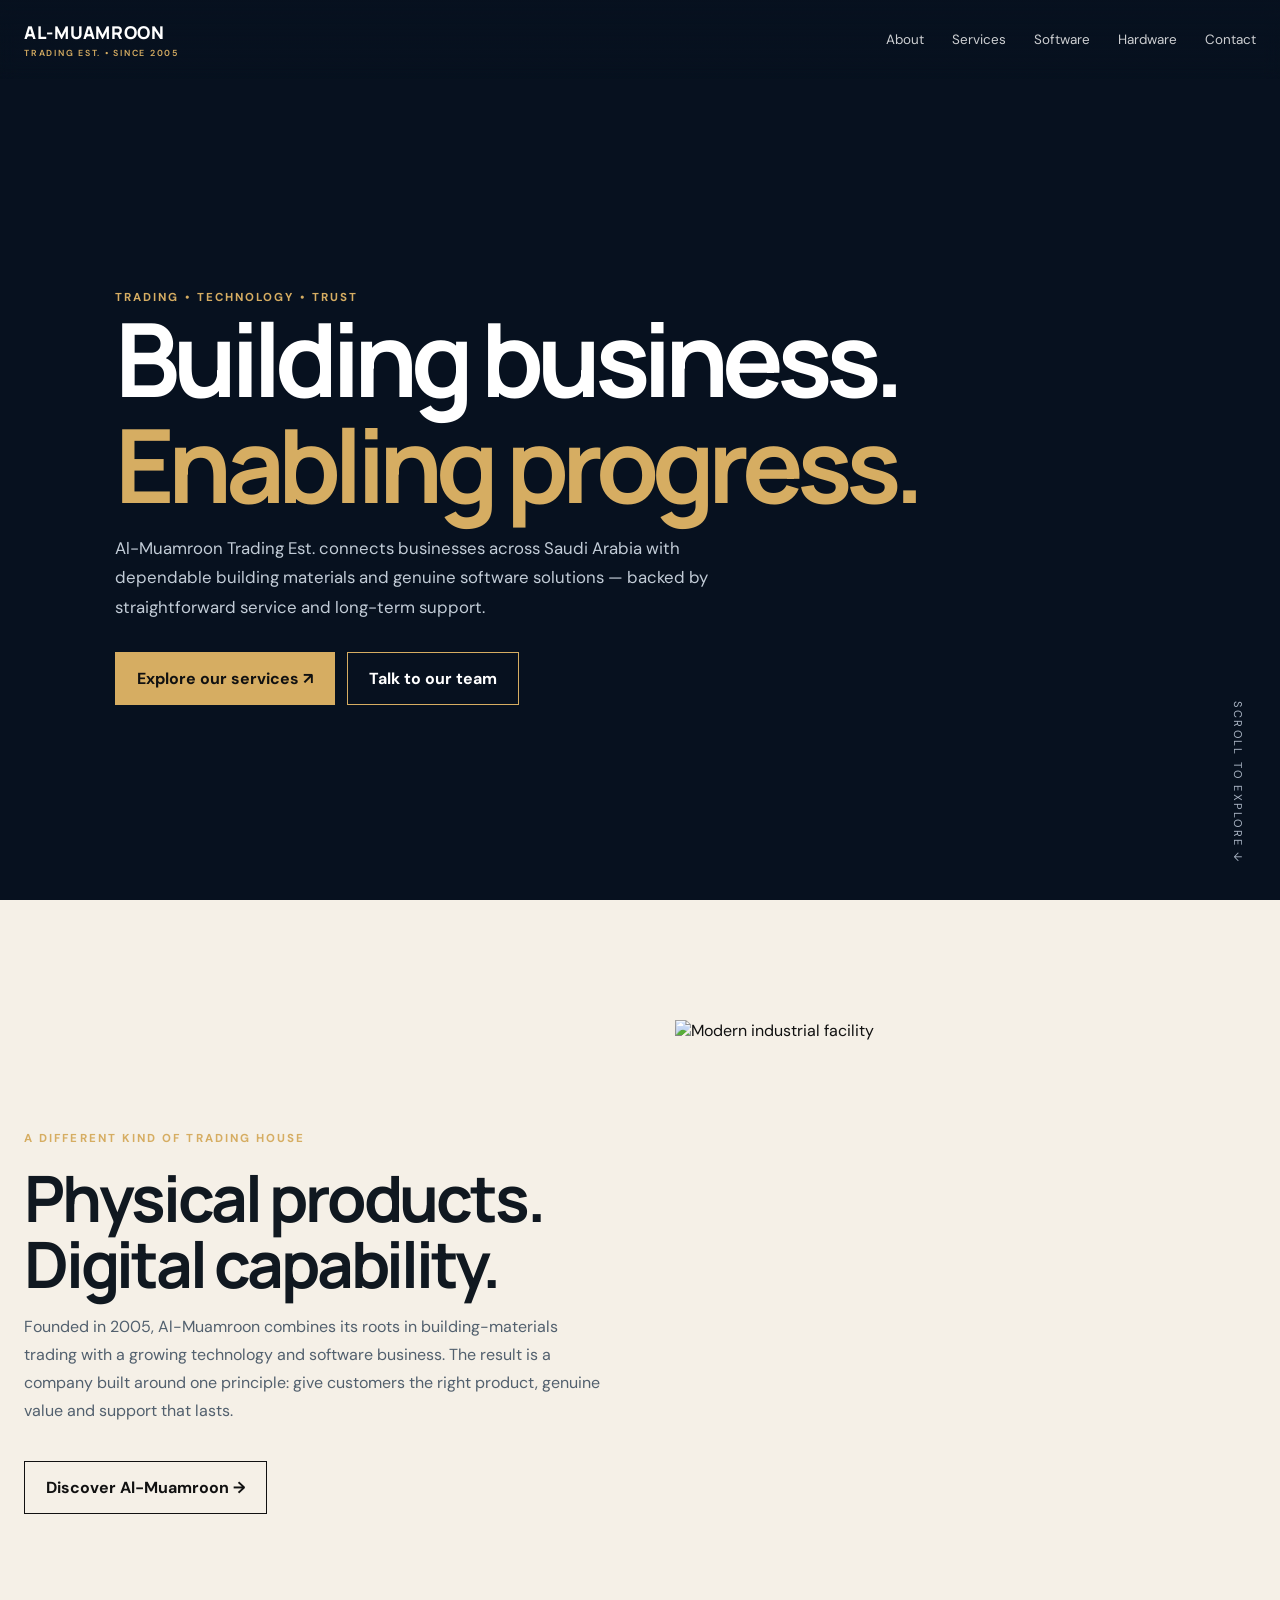
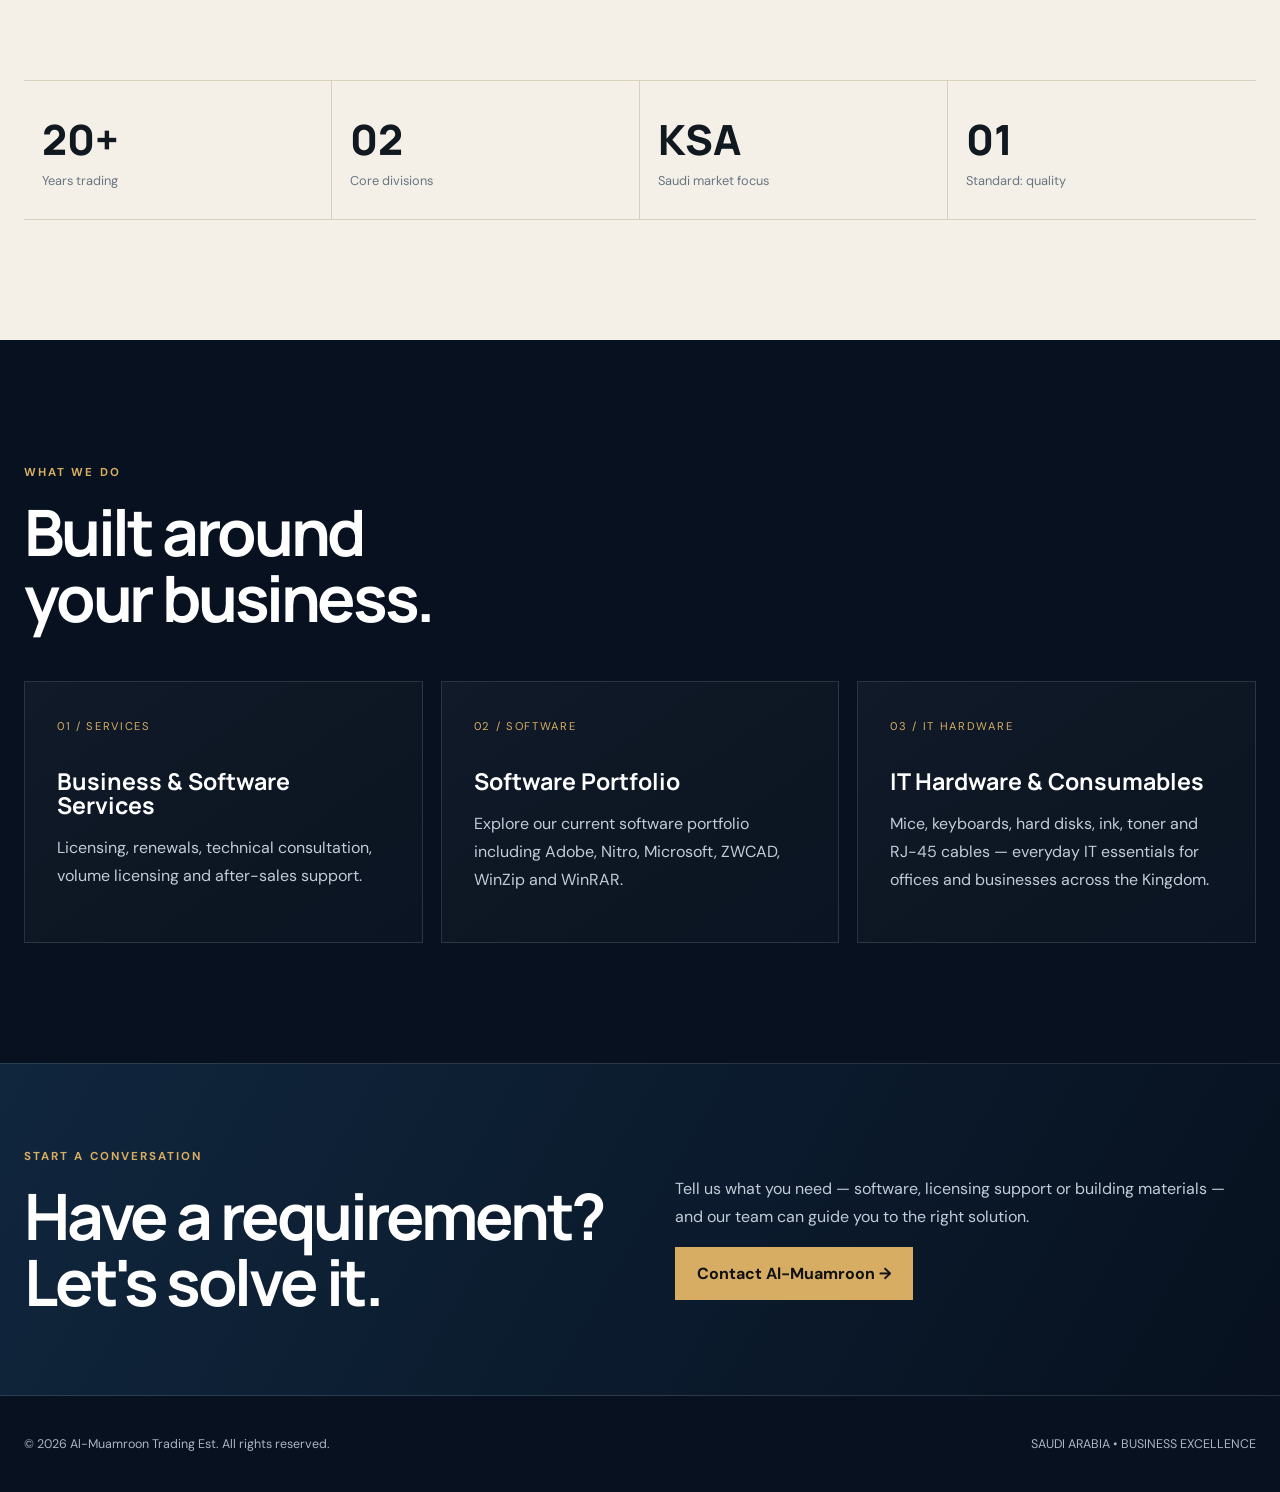
==== index.html @ ce8077c1 "Update index.html" ====
<!doctype html><html lang="en"><head><meta charset="utf-8"><meta name="viewport" content="width=device-width,initial-scale=1"><title>Home — Al-Muamroon</title><link rel="stylesheet" href="style.css"></head><body>
    <header class="nav"><div class="container navrow">
      <a class="logo" href="index.html">AL-MUAMROON<small>TRADING EST. • SINCE 2005</small></a>
      <nav class="links">
        <a href="about.html">About</a><a href="services.html">Services</a><a href="software.html">Software</a>
        <a href="materials.html">Hardware</a><a href="contact.html">Contact</a>
      </nav><button class="menu">MENU</button>
    </div></header>
<div class="intro"><div class="intro-inner">
  <svg class="intro-mark" viewBox="0 0 200 200" xmlns="http://www.w3.org/2000/svg" aria-label="Al-Muamroon Logo">
    <defs>
      <clipPath id="circle-clip"><circle cx="100" cy="100" r="94"/></clipPath>
    </defs>
    <circle cx="100" cy="100" r="96" fill="#ffffff" stroke="#2e7d3a" stroke-width="3"/>
    <g clip-path="url(#circle-clip)">
      <!-- crossed swords (simplified) -->
      <g fill="#2e7d3a">
        <path d="M40 150 L60 130 L70 140 L50 160 Z"/>
        <path d="M160 150 L140 130 L130 140 L150 160 Z"/>
        <path d="M48 138 L58 148 L150 56 L140 46 Z" opacity="0.9"/>
        <path d="M152 138 L142 148 L50 56 L60 46 Z" opacity="0.9"/>
      </g>
      <!-- M and T letters -->
      <text x="100" y="95" text-anchor="middle" font-family="Manrope, sans-serif" font-weight="800" font-size="42" fill="#c8102e">M</text>
      <text x="100" y="145" text-anchor="middle" font-family="Manrope, sans-serif" font-weight="800" font-size="38" fill="#c8102e">T</text>
      <!-- arc ring -->
      <circle cx="100" cy="100" r="94" fill="none" stroke="#2e7d3a" stroke-width="1.5" stroke-dasharray="2 4"/>
    </g>
  </svg>
  <div class="intro-logo">AL-MUAMROON</div>
  <div class="intro-line"></div>
  <small>TRADING ESTABLISHMENT • EST. 2005</small>
</div></div>
<main class="hero"><div class="container hero-content">
<span class="eyebrow reveal">Trading • Technology • Trust</span>
<h1 class="reveal d2">Building business.<br><span>Enabling progress.</span></h1>
<p class="hero-copy reveal d3">Al-Muamroon Trading Est. connects businesses across Saudi Arabia with dependable building materials and genuine software solutions — backed by straightforward service and long-term support.</p>
<div class="actions reveal d3"><a class="btn gold" href="services.html">Explore our services ↗</a><a class="btn" href="contact.html">Talk to our team</a></div>
</div><div class="scroll">SCROLL TO EXPLORE ↓</div></main>
<section class="section light"><div class="container">
<div class="grid2"><div><span class="eyebrow">A different kind of trading house</span><h2 style="margin-top:18px">Physical products.<br>Digital capability.</h2><p>Founded in 2005, Al-Muamroon combines its roots in building-materials trading with a growing technology and software business. The result is a company built around one principle: give customers the right product, genuine value and support that lasts.</p><a class="btn" style="color:#111;border-color:#111;margin-top:20px" href="about.html">Discover Al-Muamroon →</a></div><div class="photo"><img src="https://images.unsplash.com/photo-1565793298595-6a879b1d9492?auto=format&fit=crop&w=1200&q=85" alt="Modern industrial facility"></div></div>
<div class="stats"><div class="stat"><b>20+</b><span>Years trading</span></div><div class="stat"><b>02</b><span>Core divisions</span></div><div class="stat"><b>KSA</b><span>Saudi market focus</span></div><div class="stat"><b>01</b><span>Standard: quality</span></div></div>
</div></section>
<section class="section"><div class="container"><span class="eyebrow">What we do</span><h2 style="margin:18px 0 50px">Built around<br>your business.</h2>
<div class="grid3">
<a class="card" href="services.html"><span class="num">01 / SERVICES</span><h3>Business & Software Services</h3><p>Licensing, renewals, technical consultation, volume licensing and after-sales support.</p></a>
<a class="card" href="software.html"><span class="num">02 / SOFTWARE</span><h3>Software Portfolio</h3><p>Explore our current software portfolio including Adobe, Nitro, Microsoft, ZWCAD, WinZip and WinRAR.</p></a>
<a class="card" href="materials.html"><span class="num">03 / IT HARDWARE</span><h3>IT Hardware & Consumables</h3><p>Mice, keyboards, hard disks, ink, toner and RJ-45 cables — everyday IT essentials for offices and businesses across the Kingdom.</p></a>
</div></div></section>
<section class="cta"><div class="container grid2"><div><span class="eyebrow">Start a conversation</span><h2 style="margin-top:18px">Have a requirement?<br>Let's solve it.</h2></div><div><p>Tell us what you need — software, licensing support or building materials — and our team can guide you to the right solution.</p><a class="btn gold" href="contact.html">Contact Al-Muamroon →</a></div></div></section>
<footer><div class="container foot"><span>© 2026 Al-Muamroon Trading Est. All rights reserved.</span><span>SAUDI ARABIA • BUSINESS EXCELLENCE</span></div></footer><script src="script.js"></script></body></html>
---- style.css ----
@import url('https://fonts.googleapis.com/css2?family=DM+Sans:wght@400;500;600;700&family=Manrope:wght@400;500;600;700;800&display=swap');

:root{
  --navy:#07111f; --navy2:#0d1d30; --gold:#d6ad62; --gold2:#f0d39a;
  --cream:#f5f0e7; --white:#fff; --muted:#aab5c4; --line:rgba(255,255,255,.12);
  --max:1240px; --ease:cubic-bezier(.2,.75,.2,1);
}
*{box-sizing:border-box} html{scroll-behavior:smooth}
body{margin:0;background:var(--navy);color:var(--white);font-family:"DM Sans",sans-serif}
a{color:inherit;text-decoration:none}.container{width:min(var(--max),calc(100% - 48px));margin:auto}
h1,h2,h3{font-family:Manrope,sans-serif;line-height:1.03;margin:0}
h1{font-size:clamp(3.2rem,8vw,7.8rem);letter-spacing:-.065em}
h2{font-size:clamp(2.3rem,5vw,5rem);letter-spacing:-.05em}
p{line-height:1.75;color:#c2ccd7}.eyebrow{font-size:.72rem;letter-spacing:.18em;text-transform:uppercase;color:var(--gold);font-weight:700}
.btn{display:inline-flex;align-items:center;gap:10px;padding:15px 21px;border:1px solid var(--gold);font-weight:700;transition:.3s var(--ease)}
.btn.gold{background:var(--gold);color:#111;border-color:var(--gold)}.btn:hover{transform:translateY(-3px);box-shadow:0 14px 35px rgba(0,0,0,.25)}
.nav{position:fixed;z-index:50;top:0;left:0;right:0;padding:20px 0;background:linear-gradient(180deg,rgba(7,17,31,.96),rgba(7,17,31,.55),transparent);backdrop-filter:blur(8px)}
.navrow{display:flex;align-items:center;justify-content:space-between;gap:25px}
.logo{font-family:Manrope;font-weight:800;letter-spacing:.04em;font-size:1.1rem}.logo small{display:block;color:var(--gold);font:600 .55rem "DM Sans";letter-spacing:.2em;margin-top:3px}
.links{display:flex;gap:28px;font-size:.84rem}.links a{opacity:.8}.links a:hover{opacity:1;color:var(--gold)}
.menu{display:none;background:none;border:1px solid var(--line);color:#fff;padding:9px 12px}
.hero{min-height:100vh;position:relative;display:grid;align-items:end;overflow:hidden}
.hero:before{content:"";position:absolute;inset:0;background:linear-gradient(90deg,rgba(7,17,31,.95) 0%,rgba(7,17,31,.55) 52%,rgba(7,17,31,.22)),url("https://images.unsplash.com/photo-1503387762-592deb58ef4e?auto=format&fit=crop&w=2200&q=85") center/cover}
.hero:after{content:"";position:absolute;inset:auto 0 0;height:35%;background:linear-gradient(transparent,var(--navy))}
.hero-content{position:relative;z-index:2;padding:180px 0 90px;max-width:1050px}
.hero h1 span{color:var(--gold)}.hero-copy{max-width:650px;font-size:1.05rem}
.actions{display:flex;gap:12px;flex-wrap:wrap;margin-top:30px}
.scroll{position:absolute;z-index:3;right:35px;bottom:35px;writing-mode:vertical-rl;color:var(--muted);font-size:.7rem;letter-spacing:.2em}
.reveal{animation:up .9s var(--ease) both}.d2{animation-delay:.12s}.d3{animation-delay:.24s}
@keyframes up{from{opacity:0;transform:translateY(35px)}to{opacity:1;transform:none}}
.section{padding:120px 0}.light{background:var(--cream);color:#111}.light p{color:#52606e}.light h2{color:#101820}
.grid2{display:grid;grid-template-columns:1fr 1fr;gap:70px;align-items:center}
.grid3{display:grid;grid-template-columns:repeat(3,1fr);gap:18px}
.card{border:1px solid rgba(255,255,255,.12);padding:32px;min-height:250px;background:linear-gradient(145deg,rgba(255,255,255,.04),rgba(255,255,255,.01));transition:.35s var(--ease)}
.card:hover{transform:translateY(-8px);border-color:rgba(214,173,98,.55)}
.card .num{font-size:.7rem;color:var(--gold);letter-spacing:.15em}.card h3{font-size:1.45rem;margin:35px 0 12px}
.photo{height:600px;overflow:hidden}.photo img{width:100%;height:100%;object-fit:cover;transition:transform 1s var(--ease)}.photo:hover img{transform:scale(1.04)}
.stats{display:grid;grid-template-columns:repeat(4,1fr);border-top:1px solid #d9cfbe;border-bottom:1px solid #d9cfbe;margin-top:60px}
.stat{padding:30px 18px;border-right:1px solid #d9cfbe}.stat:last-child{border:0}.stat b{font:800 2.6rem Manrope;color:#101820}.stat span{display:block;margin-top:5px;color:#687582;font-size:.8rem}
.service{padding:26px 0;border-bottom:1px solid var(--line);display:grid;grid-template-columns:90px 1fr 1.2fr;gap:25px;align-items:start}.service:first-child{border-top:1px solid var(--line)}.service code{color:var(--gold)}.service h3{font-size:1.25rem}
.portfolio{display:grid;grid-template-columns:repeat(5,1fr);gap:12px;margin-top:45px}.brand{padding:25px 15px;border:1px solid rgba(0,0,0,.13);background:#fff;text-align:center;color:#111;font:700 1rem Manrope;min-height:90px;display:grid;place-items:center}
.cta{background:linear-gradient(120deg,#10263d,#07111f);padding:80px 0;border-top:1px solid var(--line);border-bottom:1px solid var(--line)}
footer{padding:40px 0;color:var(--muted);font-size:.78rem}.foot{display:flex;justify-content:space-between;gap:20px;flex-wrap:wrap}
.pagehero{padding:180px 0 90px;background:radial-gradient(circle at 80% 20%,#183552 0,#07111f 45%);border-bottom:1px solid var(--line)}
.contact{display:grid;grid-template-columns:.9fr 1.1fr;gap:60px}.form{display:grid;gap:16px}.form input,.form textarea{width:100%;padding:15px;background:#fff;border:1px solid #d7dce1;font:inherit}.form textarea{min-height:160px}
.intro{position:fixed;inset:0;background:#050c15;z-index:100;display:grid;place-items:center;animation:introOut 1s 2.4s forwards}.intro-inner{text-align:center}.intro-logo{font:800 clamp(3rem,10vw,9rem) Manrope;letter-spacing:-.08em}.intro-line{width:0;height:1px;background:var(--gold);margin:20px auto;animation:line 1.2s .4s forwards}.intro small{color:var(--gold);letter-spacing:.3em;font-size:.65rem}@keyframes line{to{width:180px}}@keyframes introOut{to{opacity:0;visibility:hidden;pointer-events:none}}
@media(max-width:900px){.links{display:none}.menu{display:block}.grid2,.contact{grid-template-columns:1fr}.grid3{grid-template-columns:1fr 1fr}.photo{height:430px}.stats{grid-template-columns:1fr 1fr}.portfolio{grid-template-columns:repeat(2,1fr)}.service{grid-template-columns:70px 1fr}}
@media(max-width:600px){.container{width:min(100% - 32px,var(--max))}.section{padding:80px 0}.grid3{grid-template-columns:1fr}.hero-content{padding-top:160px}.scroll{display:none}.stats{grid-template-columns:1fr 1fr}.stat:nth-child(2){border-right:0}.stat:nth-child(-n+2){border-bottom:1px solid #d9cfbe}}
/* ============================================================
   IT Materials Grid (materials.html)
   ============================================================ */
.it-materials-grid {
  display: grid;
  grid-template-columns: repeat(auto-fit, minmax(260px, 1fr));
  gap: 24px;
  margin-top: 48px;
}

.it-card {
  position: relative;
  display: block;
  height: 340px;
  border-radius: 14px;
  overflow: hidden;
  text-decoration: none;
  color: #fff;
  box-shadow: 0 6px 20px rgba(0,0,0,0.15);
  transition: transform 0.4s ease, box-shadow 0.4s ease;
}

.it-card:hover {
  transform: translateY(-6px);
  box-shadow: 0 18px 40px rgba(0,0,0,0.35);
}

.it-card-bg {
  position: absolute;
  inset: 0;
  background-size: cover;
  background-position: center;
  transition: transform 0.7s ease;
}

.it-card:hover .it-card-bg {
  transform: scale(1.08);
}

.it-card-overlay {
  position: absolute;
  inset: 0;
  background: linear-gradient(to top, rgba(0,0,0,0.85) 0%, rgba(0,0,0,0.35) 55%, rgba(0,0,0,0.05) 100%);
  z-index: 1;
}

.it-card-content {
  position: relative;
  z-index: 2;
  height: 100%;
  display: flex;
  flex-direction: column;
  justify-content: flex-end;
  padding: 24px;
}

.it-card-num {
  font-size: 12px;
  letter-spacing: 2px;
  color: #d4b483;
  font-weight: 600;
  margin-bottom: 8px;
}

.it-card-content h3 {
  margin: 0 0 6px;
  font-size: 1.5rem;
  font-weight: 700;
  color: #fff;
}

.it-card-content p {
  margin: 0;
  font-size: 0.9rem;
  line-height: 1.5;
  color: rgba(255,255,255,0.85);
}

@media (max-width: 640px) {
  .it-card { height: 280px; }
  .it-card-content h3 { font-size: 1.25rem; }
}
/* Deepseek code od iv */
body.about-page {
    background: linear-gradient(135deg, #0a192f 0%, #112240 100%);
    position: relative;
}
/* Optional: Add a subtle circuit board pattern overlay */
body.about-page::before {
    content: '';
    position: fixed;
    top: 0; left: 0; right: 0; bottom: 0;
    background-image: url('https://images.unsplash.com/photo-1518770660439-4636190af475?w=1600&q=80');
    background-size: cover;
    opacity: 0.05;
    pointer-events: none;
    z-index: -1;
}
/*Deep seek for software icon*/
/* ============================================================
   Software Portfolio (software.html)
   ============================================================ */
.software-section {
  padding: 80px 0 100px;
}

.software-section h1 {
  text-align: center;
  margin-bottom: 3rem;
  font-size: 2.5rem;
}

.software-grid {
  display: grid;
  grid-template-columns: repeat(auto-fit, minmax(280px, 1fr));
  gap: 2rem;
  padding: 0 2rem;
  max-width: 1200px;
  margin: 0 auto;
}

.software-card {
  background: rgba(255, 255, 255, 0.06);
  border: 1px solid rgba(214, 173, 98, 0.25);
  border-radius: 16px;
  padding: 2rem;
  text-align: center;
  transition: transform 0.3s ease, box-shadow 0.3s ease, background 0.3s ease;
  backdrop-filter: blur(10px);
}

.software-card:hover {
  transform: translateY(-8px);
  box-shadow: 0 15px 35px rgba(0,0,0,0.3);
  background: rgba(255, 255, 255, 0.1);
  border-color: rgba(255, 255, 255, 0.3);
}

.software-logo {
  background: #fff;
  border-radius: 12px;
  padding: 1rem;
  display: inline-block;
  margin-bottom: 1rem;
  min-width: 100px;
}

.software-logo img {
  height: 50px;
  width: auto;
  display: block;
  margin: 0 auto;
  object-fit: contain;
}

.software-card h3 {
  font-size: 1.5rem;
  margin: 0.5rem 0 0.75rem;
  color: #fff;
}

.software-card p {
  color: #ccc;
  line-height: 1.6;
  font-size: 0.95rem;
  margin: 0;
}

@media (max-width: 640px) {
  .software-section h1 { font-size: 1.9rem; }
  .software-grid { padding: 0 1rem; gap: 1.5rem; }
  .software-card { padding: 1.5rem; }
}

/* ============================================================
   Services — Mobile layout fix
   ============================================================ */
@media (max-width: 900px) {
  .service {
    display: block;
    padding: 28px 0;
    border-bottom: 1px solid var(--line);
  }
  .service code {
    display: block;
    color: var(--gold);
    font-size: 0.75rem;
    letter-spacing: 0.15em;
    margin-bottom: 6px;
  }
  .service h3 {
    display: block;
    font-size: 1.4rem;
    margin: 0 0 12px 0;
    line-height: 1.2;
  }
  .service p {
    display: block;
    margin: 0;
    line-height: 1.75;
    font-size: 0.98rem;
    max-width: 100%;
    word-break: normal;
    overflow-wrap: normal;
    hyphens: none;
  }
}
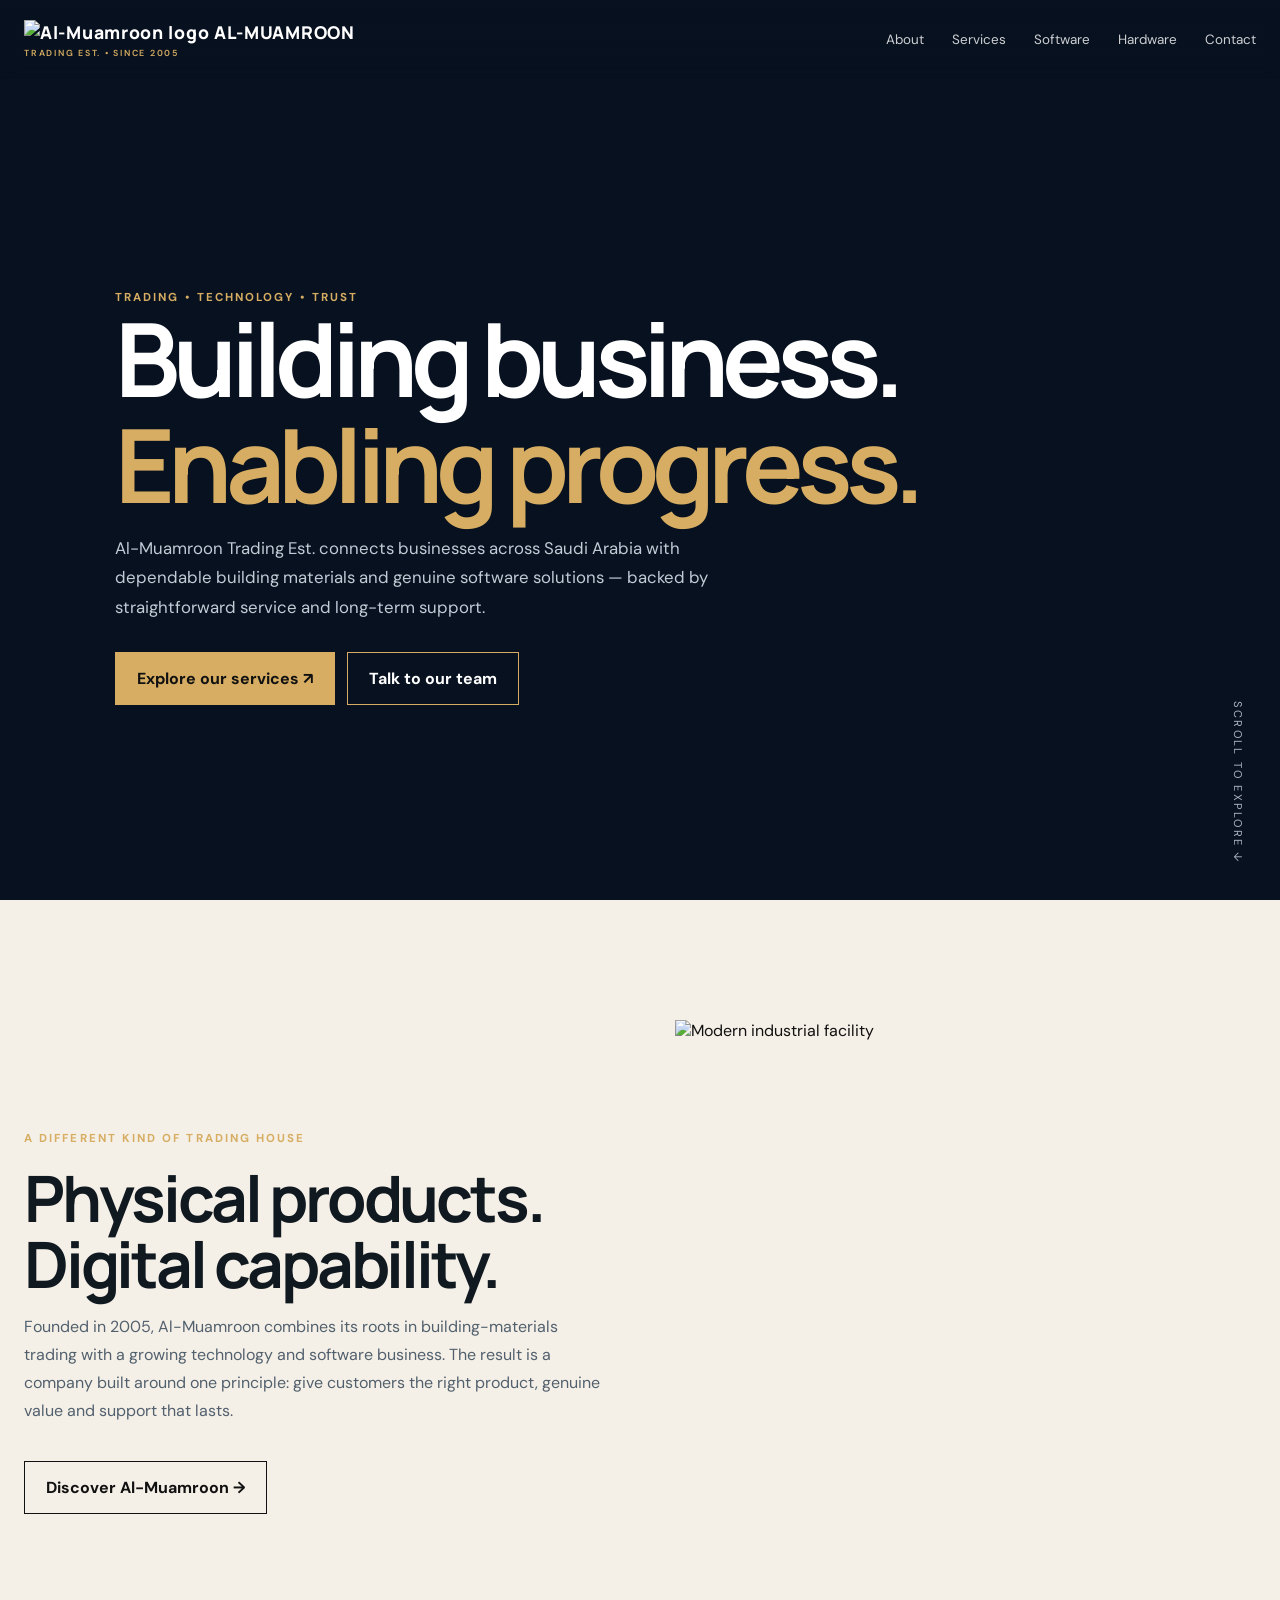
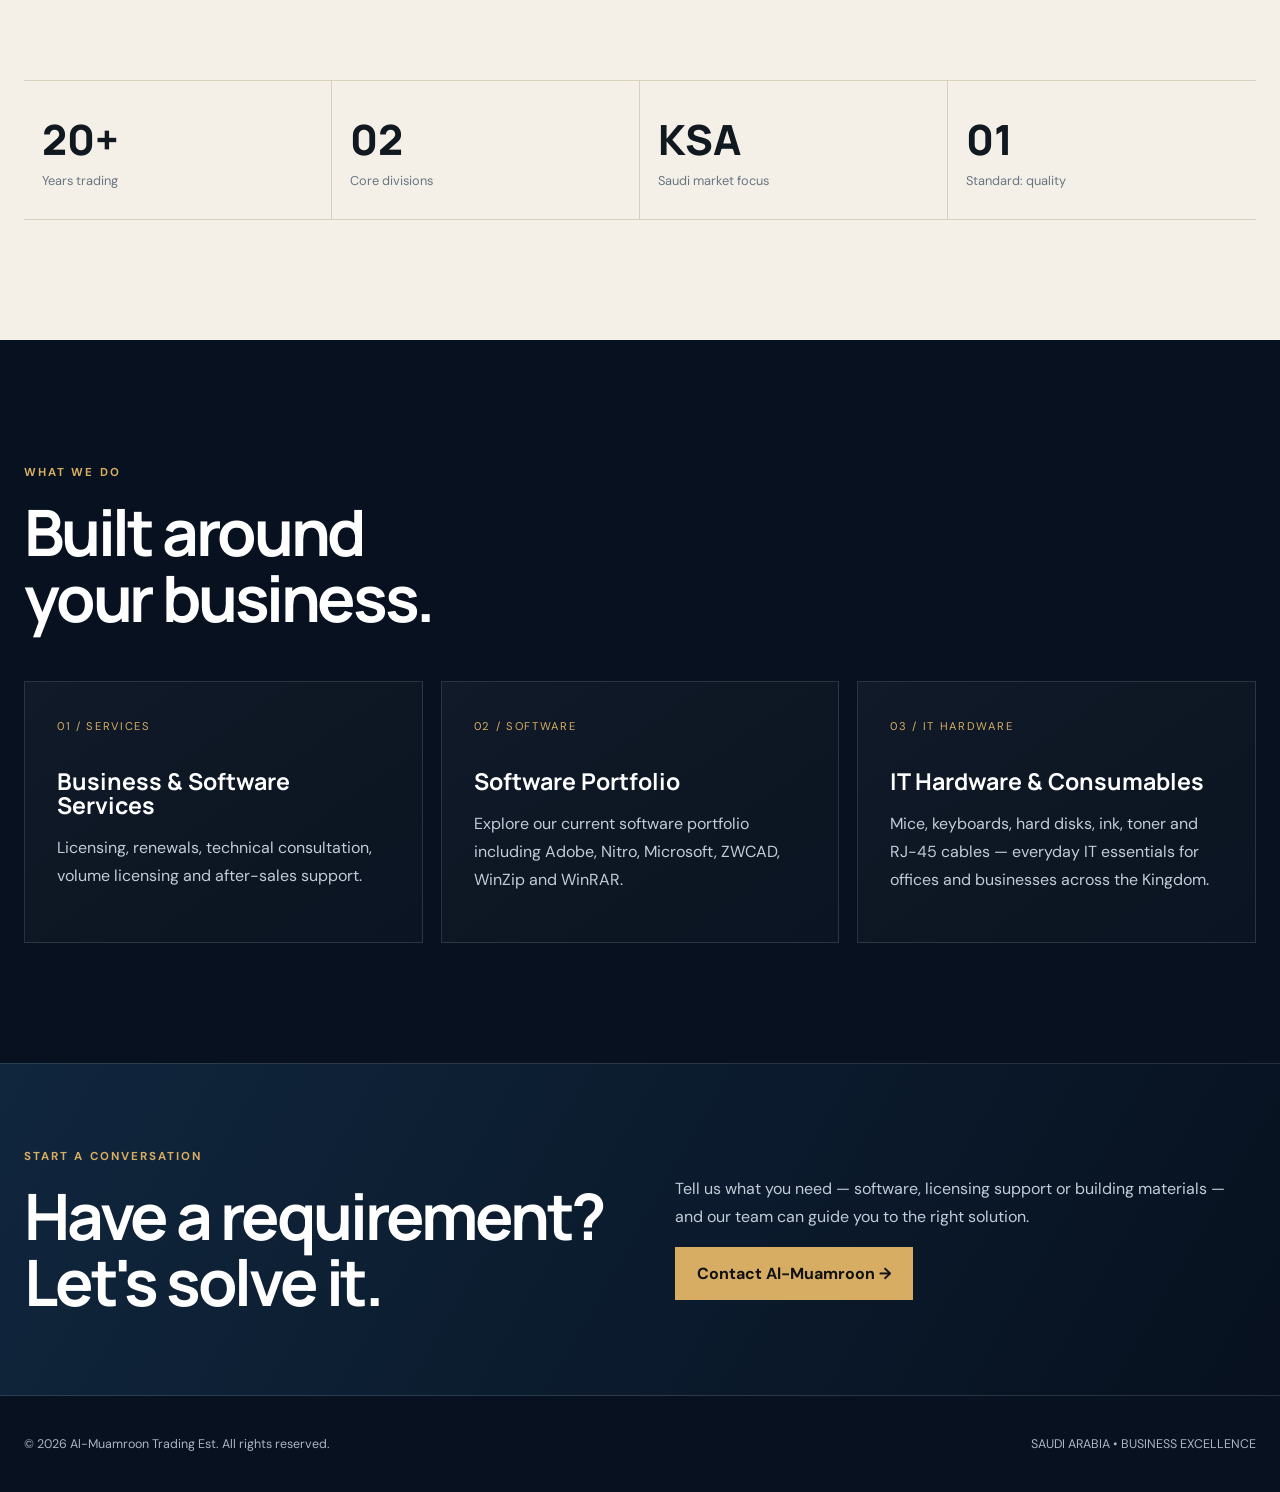
==== commit 64eebf10: "Update index.html" ====
--- a/index.html
+++ b/index.html
@@ -1,32 +1,16 @@
 <!doctype html><html lang="en"><head><meta charset="utf-8"><meta name="viewport" content="width=device-width,initial-scale=1"><title>Home — Al-Muamroon</title><link rel="stylesheet" href="style.css"></head><body>
     <header class="nav"><div class="container navrow">
-      <a class="logo" href="index.html">AL-MUAMROON<small>TRADING EST. • SINCE 2005</small></a>
+      <a class="logo" href="index.html">
+  <img src="assets/logo.png" alt="Al-Muamroon logo" class="logo-img">
+  AL-MUAMROON<small>TRADING EST. • SINCE 2005</small>
+</a>
       <nav class="links">
         <a href="about.html">About</a><a href="services.html">Services</a><a href="software.html">Software</a>
         <a href="materials.html">Hardware</a><a href="contact.html">Contact</a>
       </nav><button class="menu">MENU</button>
     </div></header>
 <div class="intro"><div class="intro-inner">
-  <svg class="intro-mark" viewBox="0 0 200 200" xmlns="http://www.w3.org/2000/svg" aria-label="Al-Muamroon Logo">
-    <defs>
-      <clipPath id="circle-clip"><circle cx="100" cy="100" r="94"/></clipPath>
-    </defs>
-    <circle cx="100" cy="100" r="96" fill="#ffffff" stroke="#2e7d3a" stroke-width="3"/>
-    <g clip-path="url(#circle-clip)">
-      <!-- crossed swords (simplified) -->
-      <g fill="#2e7d3a">
-        <path d="M40 150 L60 130 L70 140 L50 160 Z"/>
-        <path d="M160 150 L140 130 L130 140 L150 160 Z"/>
-        <path d="M48 138 L58 148 L150 56 L140 46 Z" opacity="0.9"/>
-        <path d="M152 138 L142 148 L50 56 L60 46 Z" opacity="0.9"/>
-      </g>
-      <!-- M and T letters -->
-      <text x="100" y="95" text-anchor="middle" font-family="Manrope, sans-serif" font-weight="800" font-size="42" fill="#c8102e">M</text>
-      <text x="100" y="145" text-anchor="middle" font-family="Manrope, sans-serif" font-weight="800" font-size="38" fill="#c8102e">T</text>
-      <!-- arc ring -->
-      <circle cx="100" cy="100" r="94" fill="none" stroke="#2e7d3a" stroke-width="1.5" stroke-dasharray="2 4"/>
-    </g>
-  </svg>
+<img class="intro-mark" src="assets/logo.png" alt="Al-Muamroon Logo">
   <div class="intro-logo">AL-MUAMROON</div>
   <div class="intro-line"></div>
   <small>TRADING ESTABLISHMENT • EST. 2005</small>
--- a/style.css
+++ b/style.css
@@ -255,3 +255,28 @@
   }
 }
 
+/* ============================================================
+   Intro logo (inline SVG)
+   ============================================================ */
+.intro-inner {
+  display: flex;
+  flex-direction: column;
+  align-items: center;
+  gap: 22px;
+}
+
+.intro-mark {
+  width: 110px;
+  height: 110px;
+  animation: introMarkIn 1.2s 0.3s cubic-bezier(.2,.75,.2,1) both;
+  filter: drop-shadow(0 0 20px rgba(46, 125, 58, 0.25));
+}
+
+@media (max-width: 640px) {
+  .intro-mark { width: 80px; height: 80px; }
+}
+
+@keyframes introMarkIn {
+  from { opacity: 0; transform: scale(0.85); }
+  to   { opacity: 1; transform: scale(1); }
+}
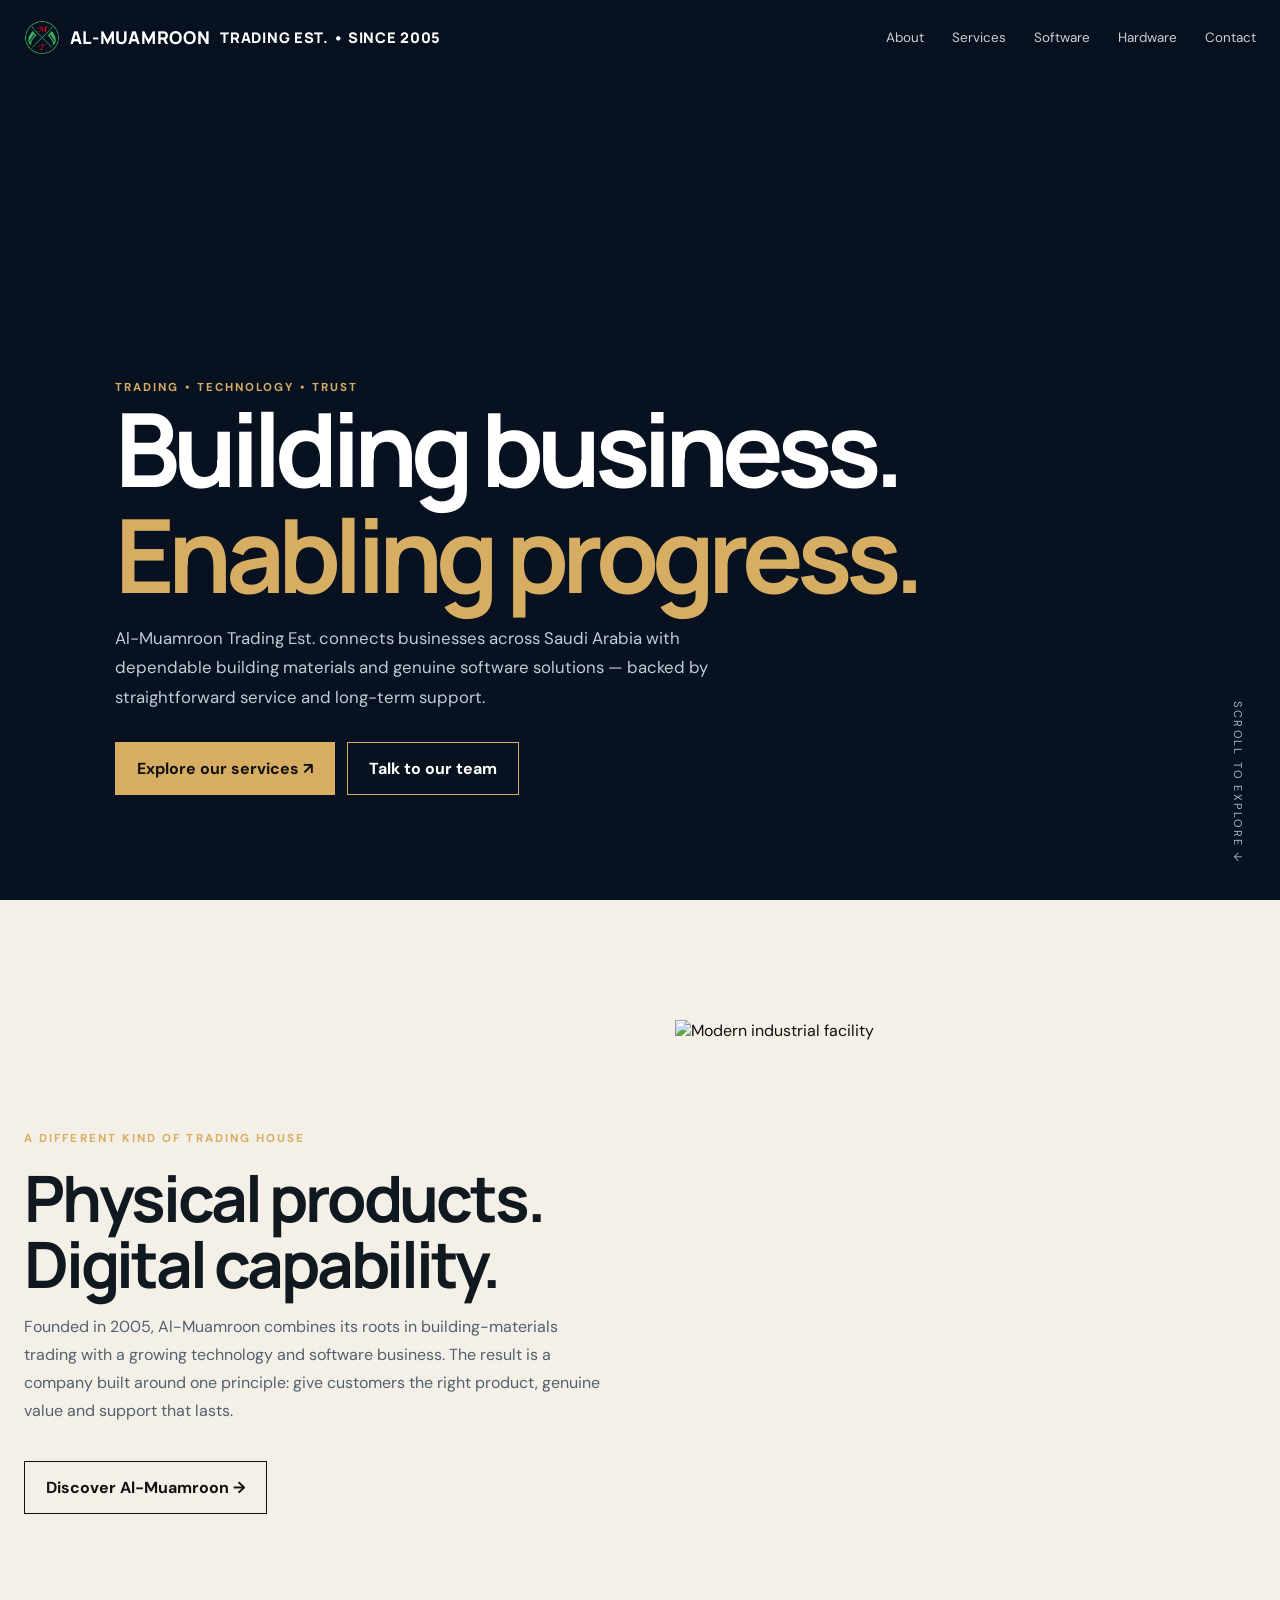
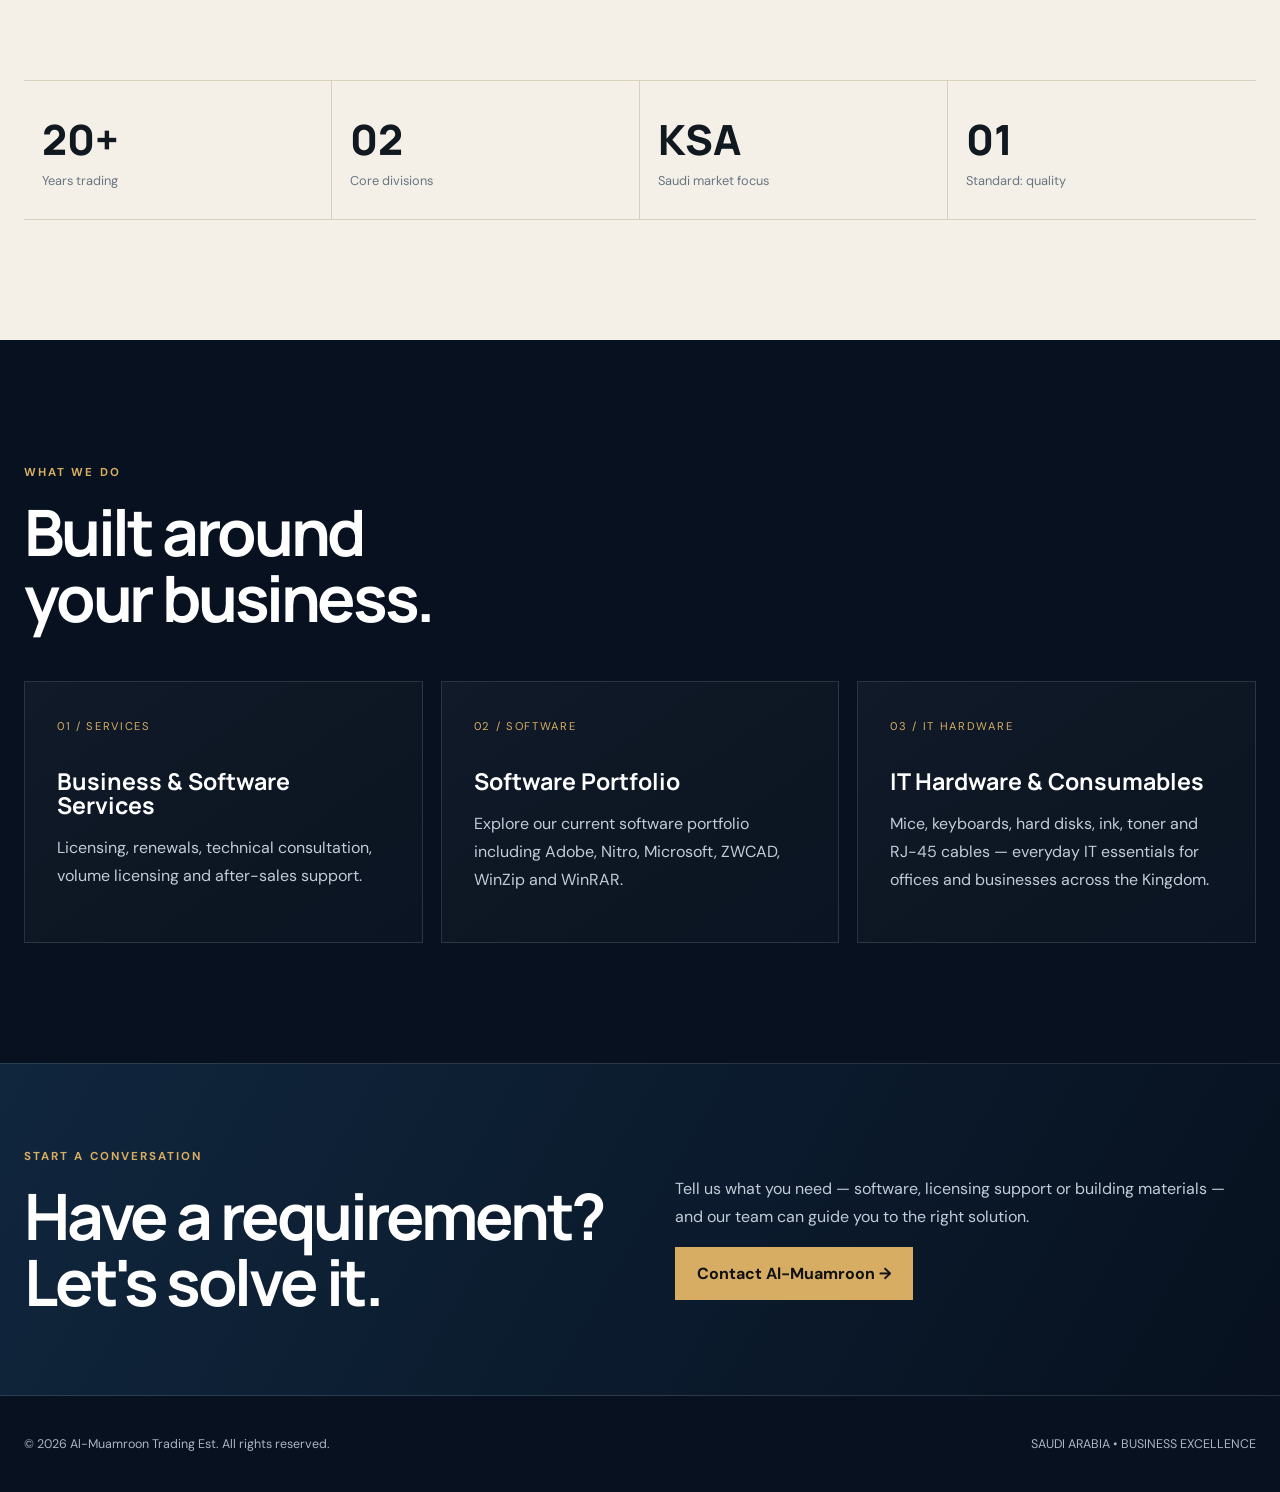
==== commit fa9f296c: "Update index.html" ====
--- a/index.html
+++ b/index.html
@@ -15,7 +15,11 @@
   <div class="intro-line"></div>
   <small>TRADING ESTABLISHMENT • EST. 2005</small>
 </div></div>
-<main class="hero"><div class="container hero-content">
+<main class="hero">
+<video class="hero-video" autoplay muted loop playsinline preload="auto">
+  <source src="assets/hero.mp4" type="video/mp4">
+</video>
+<div class="container hero-content">
 <span class="eyebrow reveal">Trading • Technology • Trust</span>
 <h1 class="reveal d2">Building business.<br><span>Enabling progress.</span></h1>
 <p class="hero-copy reveal d3">Al-Muamroon Trading Est. connects businesses across Saudi Arabia with dependable building materials and genuine software solutions — backed by straightforward service and long-term support.</p>
--- a/style.css
+++ b/style.css
@@ -17,11 +17,36 @@
 .btn.gold{background:var(--gold);color:#111;border-color:var(--gold)}.btn:hover{transform:translateY(-3px);box-shadow:0 14px 35px rgba(0,0,0,.25)}
 .nav{position:fixed;z-index:50;top:0;left:0;right:0;padding:20px 0;background:linear-gradient(180deg,rgba(7,17,31,.96),rgba(7,17,31,.55),transparent);backdrop-filter:blur(8px)}
 .navrow{display:flex;align-items:center;justify-content:space-between;gap:25px}
-.logo{font-family:Manrope;font-weight:800;letter-spacing:.04em;font-size:1.1rem}.logo small{display:block;color:var(--gold);font:600 .55rem "DM Sans";letter-spacing:.2em;margin-top:3px}
+.logo{font-family:Manrope;font-weight:800;letter-spacing:.04em;font-size:1.1rem;display:flex;align-items:center;gap:10px}
+.logo-img{height:34px;width:auto}
 .links{display:flex;gap:28px;font-size:.84rem}.links a{opacity:.8}.links a:hover{opacity:1;color:var(--gold)}
 .menu{display:none;background:none;border:1px solid var(--line);color:#fff;padding:9px 12px}
 .hero{min-height:100vh;position:relative;display:grid;align-items:end;overflow:hidden}
-.hero:before{content:"";position:absolute;inset:0;background:linear-gradient(90deg,rgba(7,17,31,.95) 0%,rgba(7,17,31,.55) 52%,rgba(7,17,31,.22)),url("https://images.unsplash.com/photo-1503387762-592deb58ef4e?auto=format&fit=crop&w=2200&q=85") center/cover}
+.hero:before{
+  content:"";
+  position:absolute;
+  inset:0;
+  background:
+    linear-gradient(90deg,rgba(7,17,31,.95) 0%,rgba(7,17,31,.55) 52%,rgba(7,17,31,.22)),
+    url("https://images.unsplash.com/photo-1503387762-592deb58ef4e?auto=format&fit=crop&w=2200&q=85") center/cover;
+  animation: heroFade 32s linear infinite;
+  background-size: cover;
+}
+
+@keyframes heroFade {
+  0%, 25%   { background-image:
+    linear-gradient(90deg,rgba(7,17,31,.95) 0%,rgba(7,17,31,.55) 52%,rgba(7,17,31,.22)),
+    url("https://images.unsplash.com/photo-1503387762-592deb58ef4e?auto=format&fit=crop&w=2200&q=85"); }
+  25.01%, 50%   { background-image:
+    linear-gradient(90deg,rgba(7,17,31,.95) 0%,rgba(7,17,31,.55) 52%,rgba(7,17,31,.22)),
+    url("https://images.unsplash.com/photo-1518770660439-4636190af475?auto=format&fit=crop&w=2200&q=85"); }
+  50.01%, 75%   { background-image:
+    linear-gradient(90deg,rgba(7,17,31,.95) 0%,rgba(7,17,31,.55) 52%,rgba(7,17,31,.22)),
+    url("https://images.unsplash.com/photo-1451187580459-43490279c0fa?auto=format&fit=crop&w=2200&q=85"); }
+  75.01%, 100%   { background-image:
+    linear-gradient(90deg,rgba(7,17,31,.95) 0%,rgba(7,17,31,.55) 52%,rgba(7,17,31,.22)),
+    url("https://images.unsplash.com/photo-1550751827-4bd374c3f58b?auto=format&fit=crop&w=2200&q=85"); }
+}
 .hero:after{content:"";position:absolute;inset:auto 0 0;height:35%;background:linear-gradient(transparent,var(--navy))}
 .hero-content{position:relative;z-index:2;padding:180px 0 90px;max-width:1050px}
 .hero h1 span{color:var(--gold)}.hero-copy{max-width:650px;font-size:1.05rem}
@@ -273,7 +298,7 @@
 }
 
 @media (max-width: 640px) {
-  .intro-mark { width: 80px; height: 80px; }
+  .intro-mark { width: 300px; height: 300px; }
 }
 
 @keyframes introMarkIn {
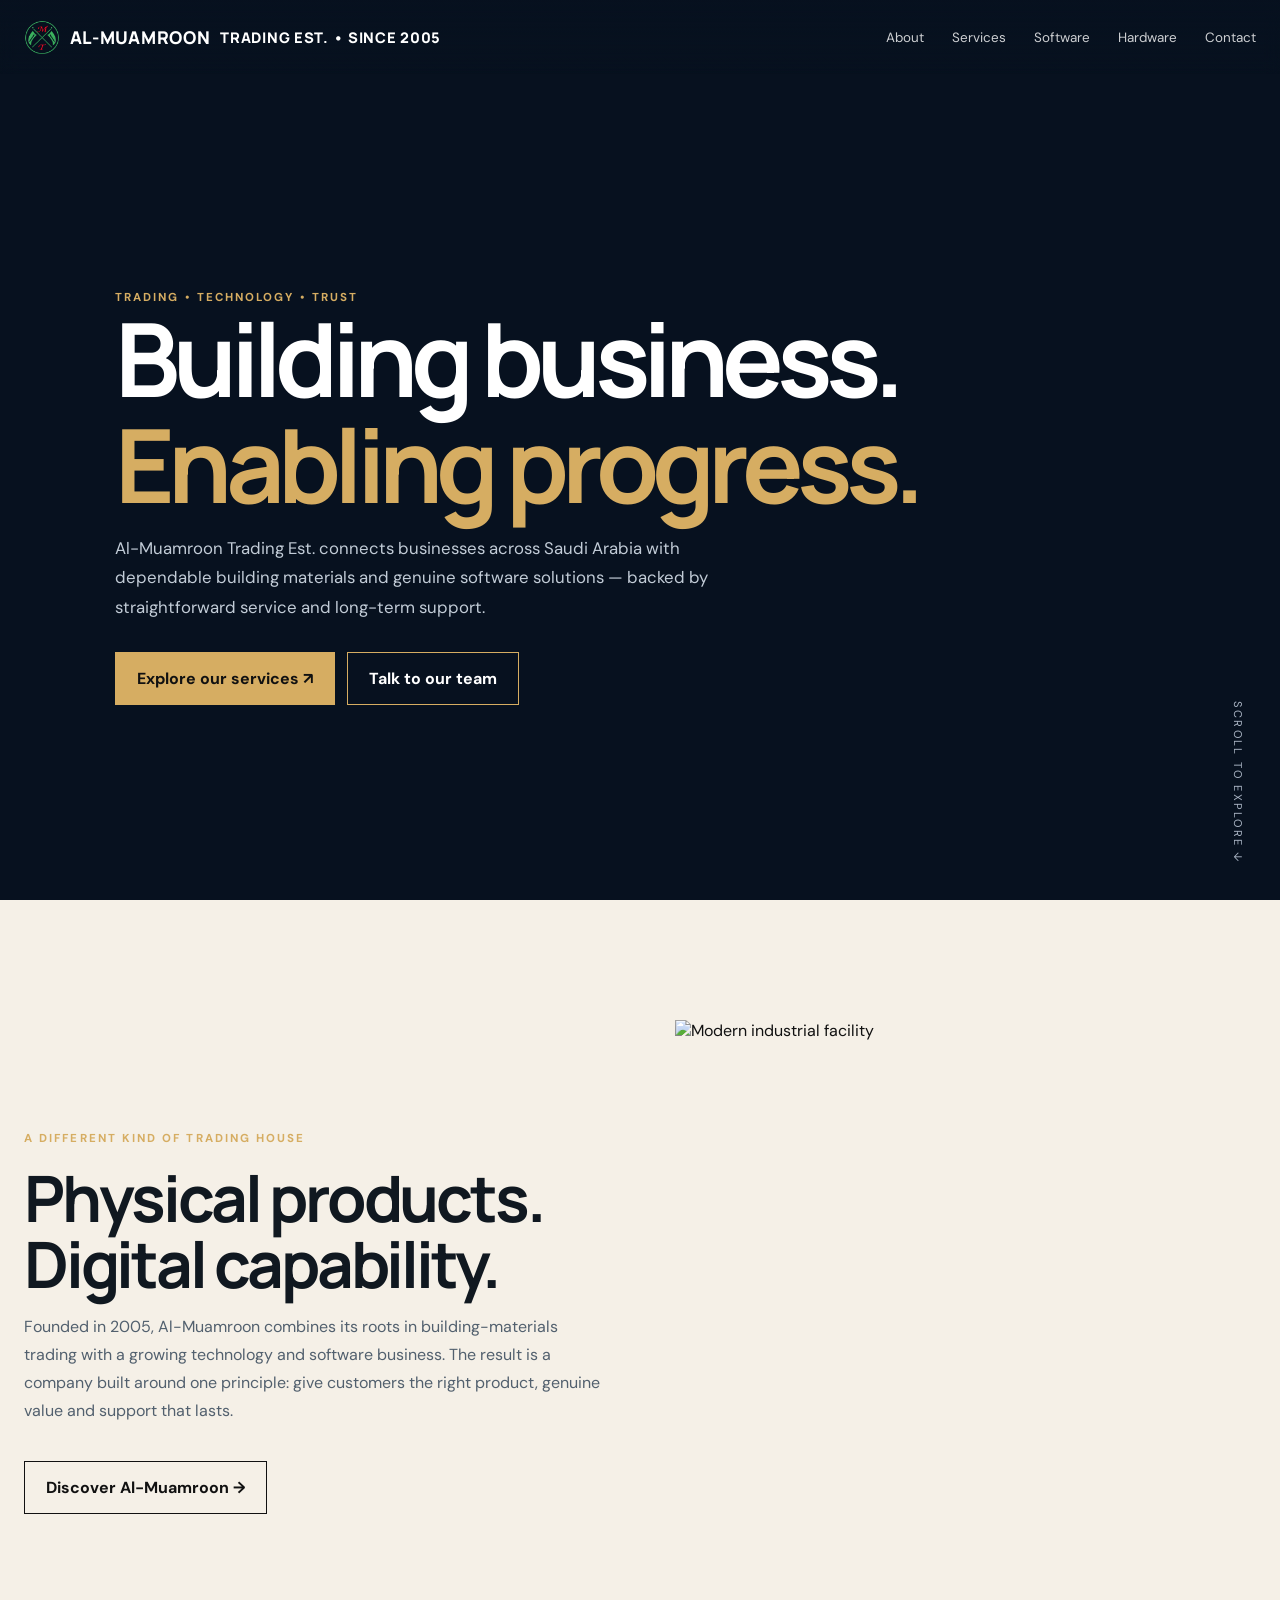
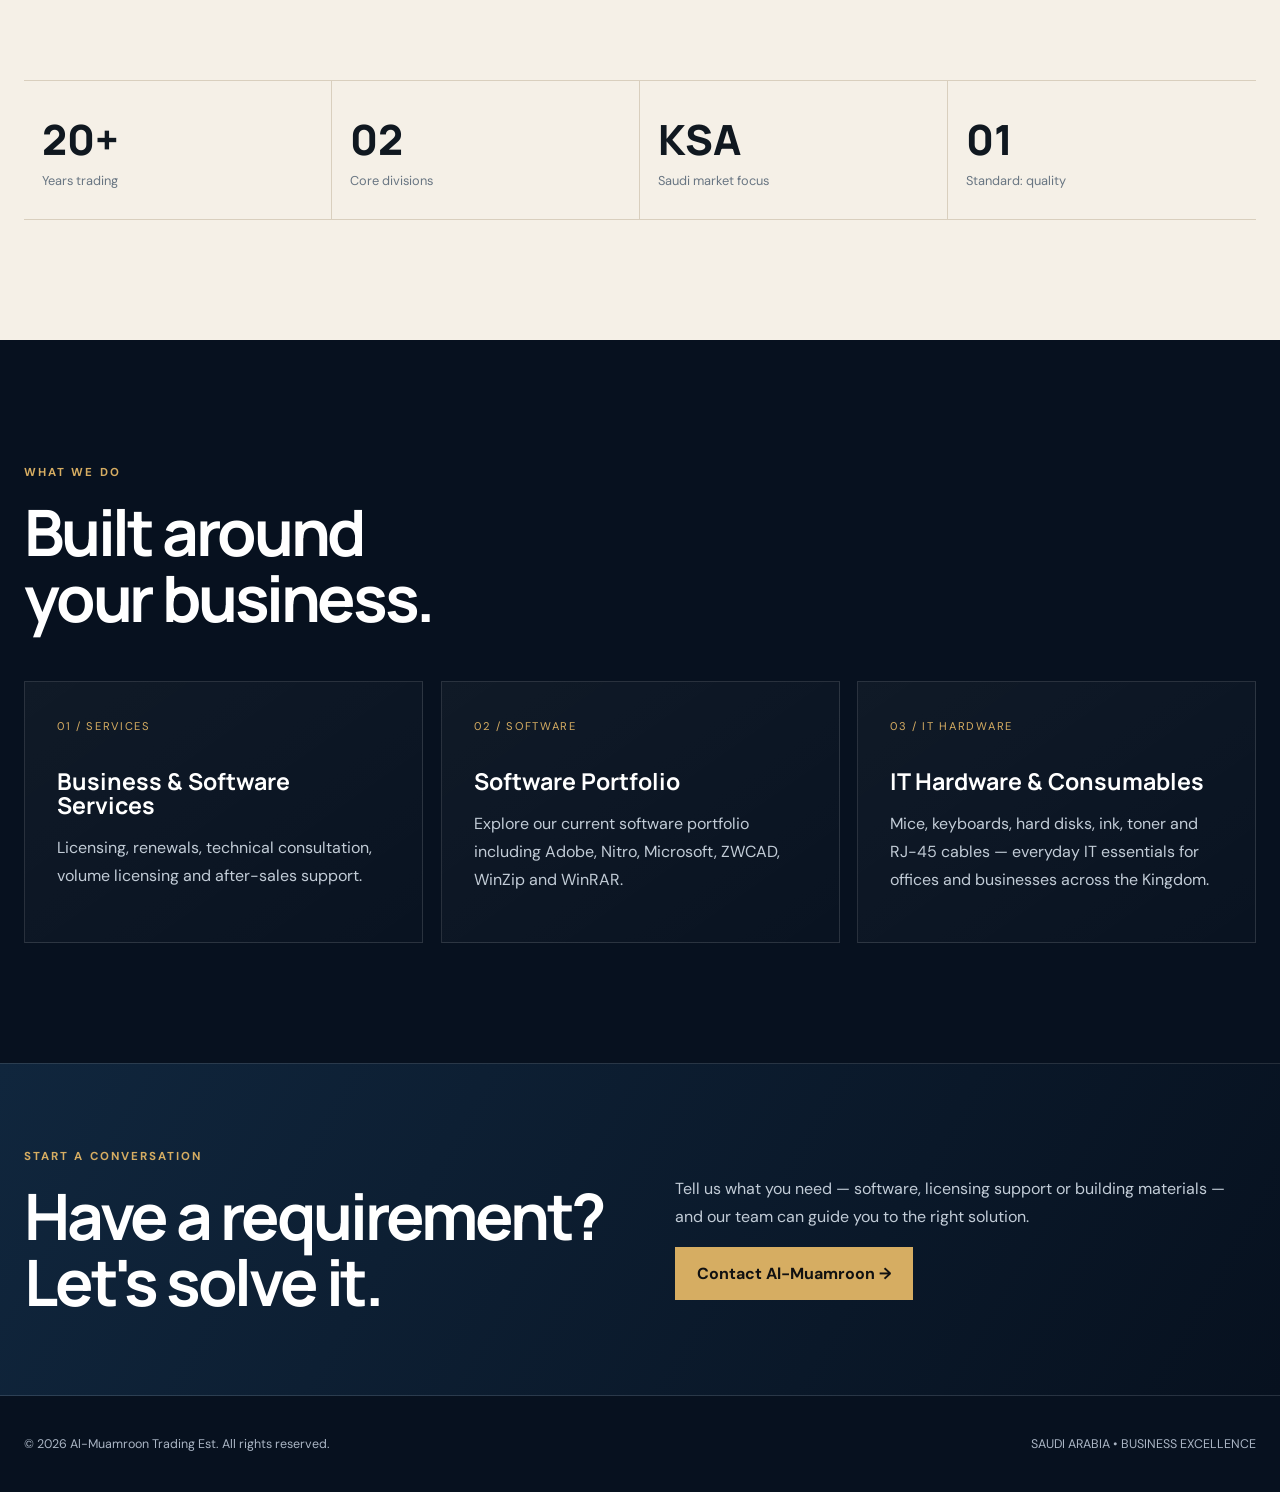
==== commit 5a0ae919: "Update index.html" ====
--- a/index.html
+++ b/index.html
@@ -20,10 +20,10 @@
   <source src="assets/hero.mp4" type="video/mp4">
 </video>
 <div class="container hero-content">
-<span class="eyebrow reveal">Trading • Technology • Trust</span>
-<h1 class="reveal d2">Building business.<br><span>Enabling progress.</span></h1>
-<p class="hero-copy reveal d3">Al-Muamroon Trading Est. connects businesses across Saudi Arabia with dependable building materials and genuine software solutions — backed by straightforward service and long-term support.</p>
-<div class="actions reveal d3"><a class="btn gold" href="services.html">Explore our services ↗</a><a class="btn" href="contact.html">Talk to our team</a></div>
+<span class="eyebrow">Trading • Technology • Trust</span>
+<h1>Building business.<br><span>Enabling progress.</span></h1>
+<p class="hero-copy">Al-Muamroon Trading Est. connects businesses across Saudi Arabia with dependable building materials and genuine software solutions — backed by straightforward service and long-term support.</p>
+<div class="actions"><a class="btn gold" href="services.html">Explore our services ↗</a><a class="btn" href="contact.html">Talk to our team</a></div>
 </div><div class="scroll">SCROLL TO EXPLORE ↓</div></main>
 <section class="section light"><div class="container">
 <div class="grid2"><div><span class="eyebrow">A different kind of trading house</span><h2 style="margin-top:18px">Physical products.<br>Digital capability.</h2><p>Founded in 2005, Al-Muamroon combines its roots in building-materials trading with a growing technology and software business. The result is a company built around one principle: give customers the right product, genuine value and support that lasts.</p><a class="btn" style="color:#111;border-color:#111;margin-top:20px" href="about.html">Discover Al-Muamroon →</a></div><div class="photo"><img src="https://images.unsplash.com/photo-1565793298595-6a879b1d9492?auto=format&fit=crop&w=1200&q=85" alt="Modern industrial facility"></div></div>
--- a/style.css
+++ b/style.css
@@ -22,31 +22,11 @@
 .links{display:flex;gap:28px;font-size:.84rem}.links a{opacity:.8}.links a:hover{opacity:1;color:var(--gold)}
 .menu{display:none;background:none;border:1px solid var(--line);color:#fff;padding:9px 12px}
 .hero{min-height:100vh;position:relative;display:grid;align-items:end;overflow:hidden}
-.hero:before{
-  content:"";
-  position:absolute;
-  inset:0;
-  background:
-    linear-gradient(90deg,rgba(7,17,31,.95) 0%,rgba(7,17,31,.55) 52%,rgba(7,17,31,.22)),
-    url("https://images.unsplash.com/photo-1503387762-592deb58ef4e?auto=format&fit=crop&w=2200&q=85") center/cover;
-  animation: heroFade 32s linear infinite;
-  background-size: cover;
-}
-
-@keyframes heroFade {
-  0%, 25%   { background-image:
-    linear-gradient(90deg,rgba(7,17,31,.95) 0%,rgba(7,17,31,.55) 52%,rgba(7,17,31,.22)),
-    url("https://images.unsplash.com/photo-1503387762-592deb58ef4e?auto=format&fit=crop&w=2200&q=85"); }
-  25.01%, 50%   { background-image:
-    linear-gradient(90deg,rgba(7,17,31,.95) 0%,rgba(7,17,31,.55) 52%,rgba(7,17,31,.22)),
-    url("https://images.unsplash.com/photo-1518770660439-4636190af475?auto=format&fit=crop&w=2200&q=85"); }
-  50.01%, 75%   { background-image:
-    linear-gradient(90deg,rgba(7,17,31,.95) 0%,rgba(7,17,31,.55) 52%,rgba(7,17,31,.22)),
-    url("https://images.unsplash.com/photo-1451187580459-43490279c0fa?auto=format&fit=crop&w=2200&q=85"); }
-  75.01%, 100%   { background-image:
-    linear-gradient(90deg,rgba(7,17,31,.95) 0%,rgba(7,17,31,.55) 52%,rgba(7,17,31,.22)),
-    url("https://images.unsplash.com/photo-1550751827-4bd374c3f58b?auto=format&fit=crop&w=2200&q=85"); }
-}
+.hero:before{content:"";position:absolute;inset:0;background:linear-gradient(90deg,rgba(7,17,31,.85) 0%,rgba(7,17,31,.45) 52%,rgba(7,17,31,.15));z-index:1;pointer-events:none}
+
+.hero-video{position:absolute;inset:0;width:100%;height:100%;object-fit:cover;z-index:0}
+
+.hero-content{position:relative;z-index:2}
 .hero:after{content:"";position:absolute;inset:auto 0 0;height:35%;background:linear-gradient(transparent,var(--navy))}
 .hero-content{position:relative;z-index:2;padding:180px 0 90px;max-width:1050px}
 .hero h1 span{color:var(--gold)}.hero-copy{max-width:650px;font-size:1.05rem}
@@ -305,3 +285,31 @@
   from { opacity: 0; transform: scale(0.85); }
   to   { opacity: 1; transform: scale(1); }
 }
+
+/* ============================================================
+   Scroll reveal animation
+   ============================================================ */
+.reveal-init {
+  opacity: 0;
+  transform: translateY(28px);
+  transition: opacity 0.9s cubic-bezier(.2,.75,.2,1),
+              transform 0.9s cubic-bezier(.2,.75,.2,1);
+  will-change: opacity, transform;
+}
+
+.reveal-in {
+  opacity: 1;
+  transform: translateY(0);
+}
+
+/* Accessibility — respect users who prefer reduced motion */
+@media (prefers-reduced-motion: reduce) {
+  .reveal-init {
+    opacity: 1;
+    transform: none;
+    transition: none;
+  }
+}
+
+/* Prevent horizontal scroll from stagger during page load */
+body { overflow-x: hidden; }
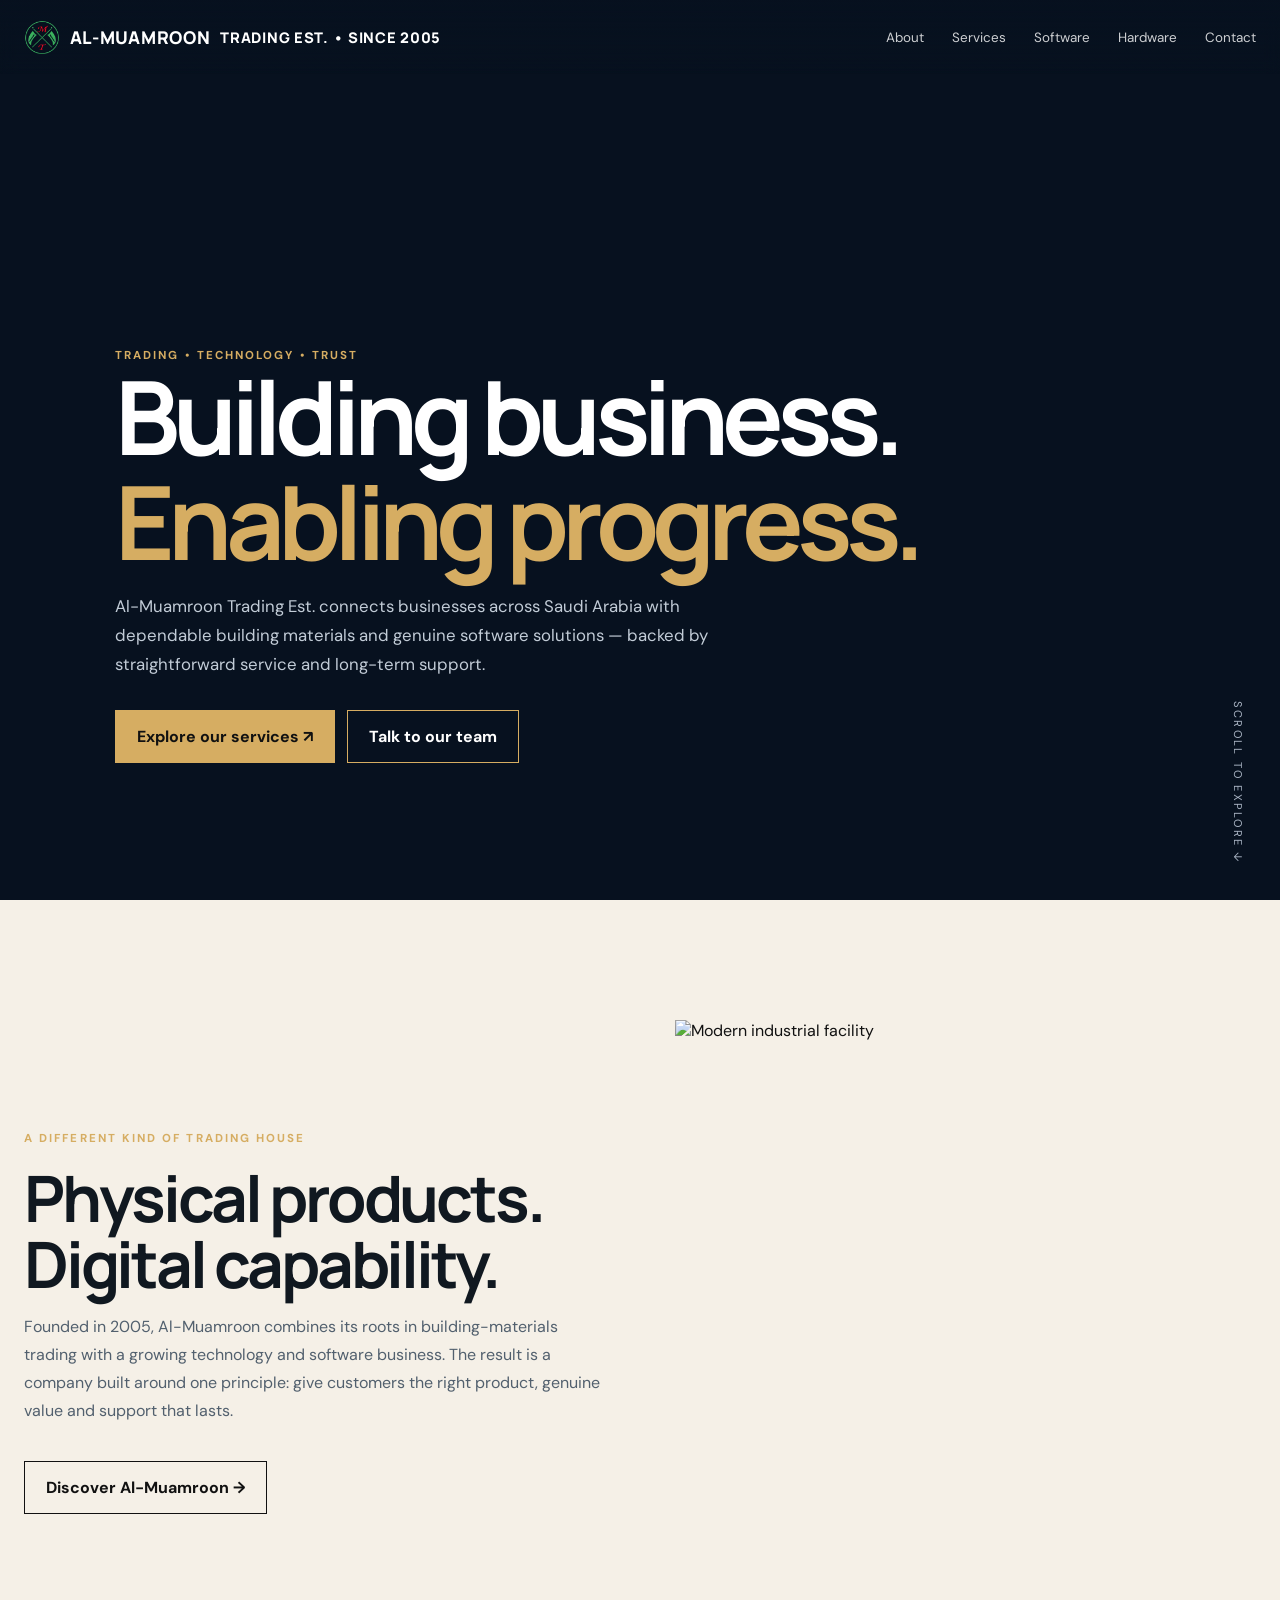
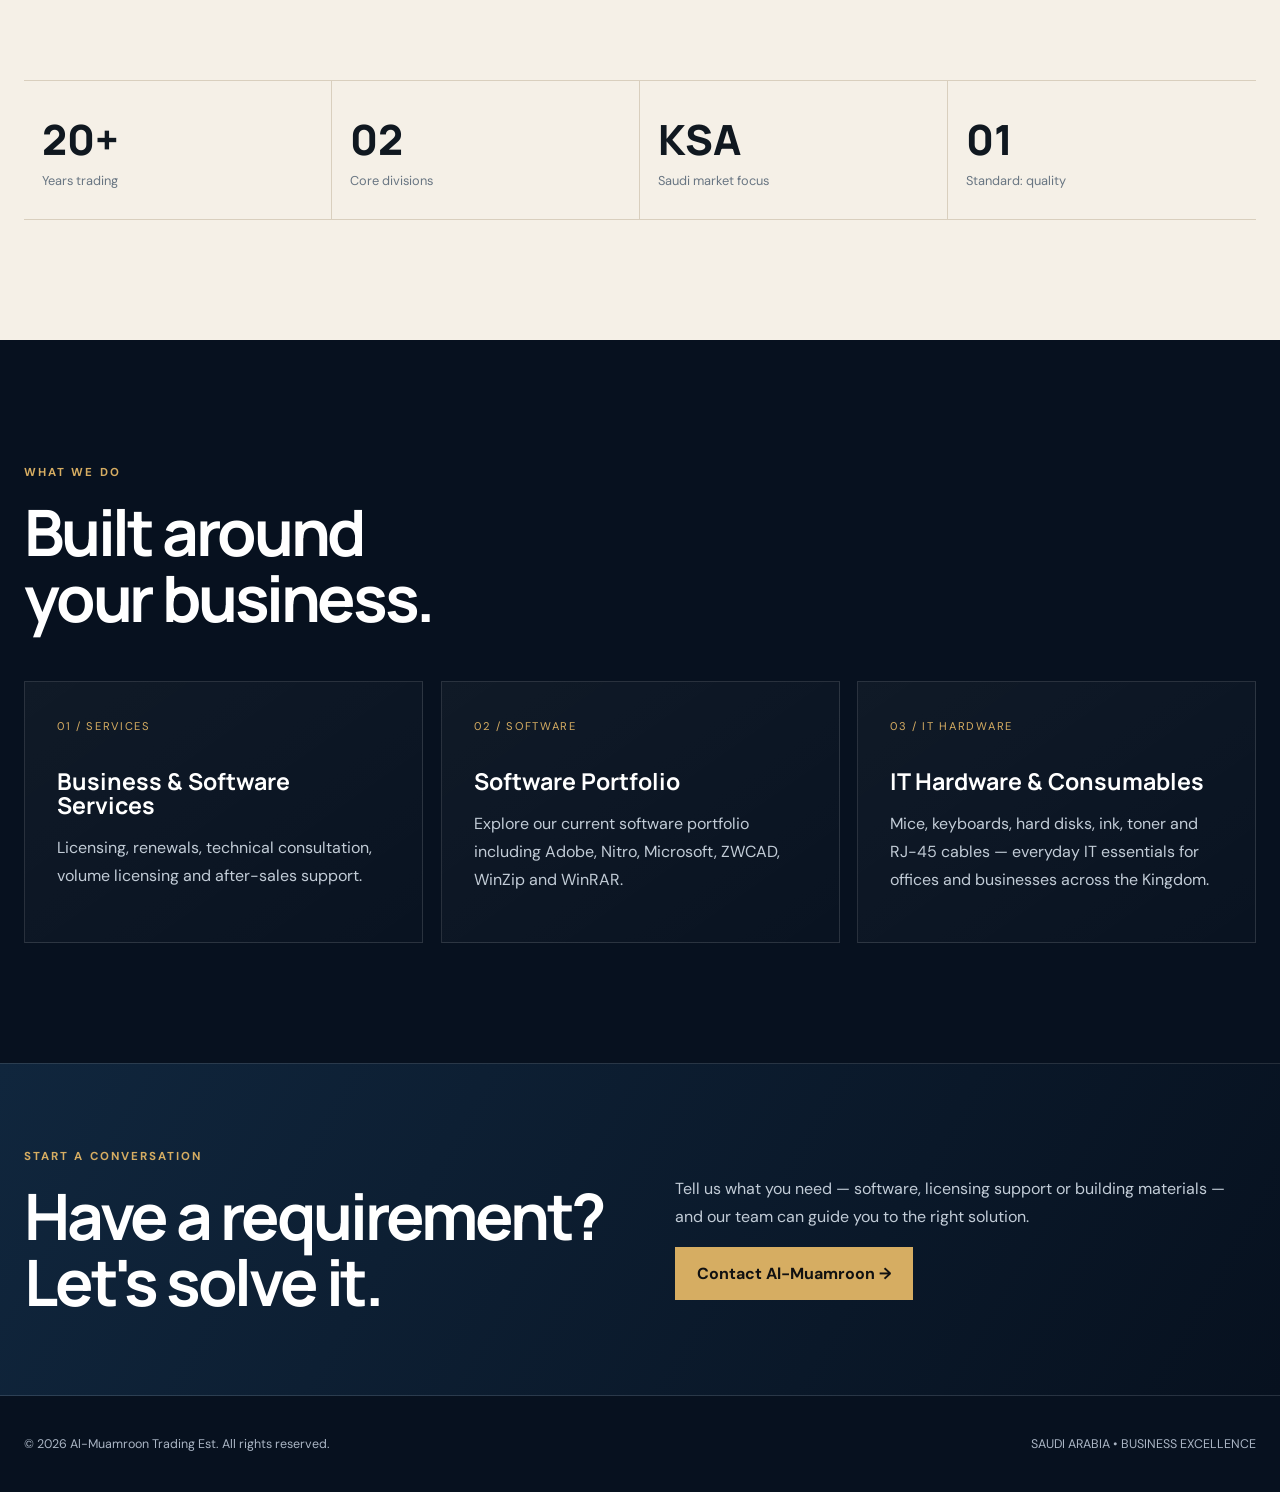
==== commit 44f26a68: "Update index.html" ====
--- a/index.html
+++ b/index.html
@@ -16,9 +16,14 @@
   <small>TRADING ESTABLISHMENT • EST. 2005</small>
 </div></div>
 <main class="hero">
-<video class="hero-video" autoplay muted loop playsinline preload="auto">
-  <source src="assets/hero.mp4" type="video/mp4">
-</video>
+<div class="hero-logos" aria-hidden="true">
+  <img src="https://cdn.worldvectorlogo.com/logos/adobe-2.svg" alt="">
+  <img src="https://cdn.jsdelivr.net/gh/devicons/devicon/icons/windows8/windows8-original.svg" alt="">
+  <img src="https://cdn.worldvectorlogo.com/logos/winzip.svg" alt="">
+  <img src="https://cdn.worldvectorlogo.com/logos/winrar.svg" alt="">
+  <img src="https://cdn.worldvectorlogo.com/logos/zwsoft.svg" onerror="this.style.display='none'" alt="">
+  <img src="https://cdn.worldvectorlogo.com/logos/nitro-pdf.svg" onerror="this.style.display='none'" alt="">
+</div>
 <div class="container hero-content">
 <span class="eyebrow">Trading • Technology • Trust</span>
 <h1>Building business.<br><span>Enabling progress.</span></h1>
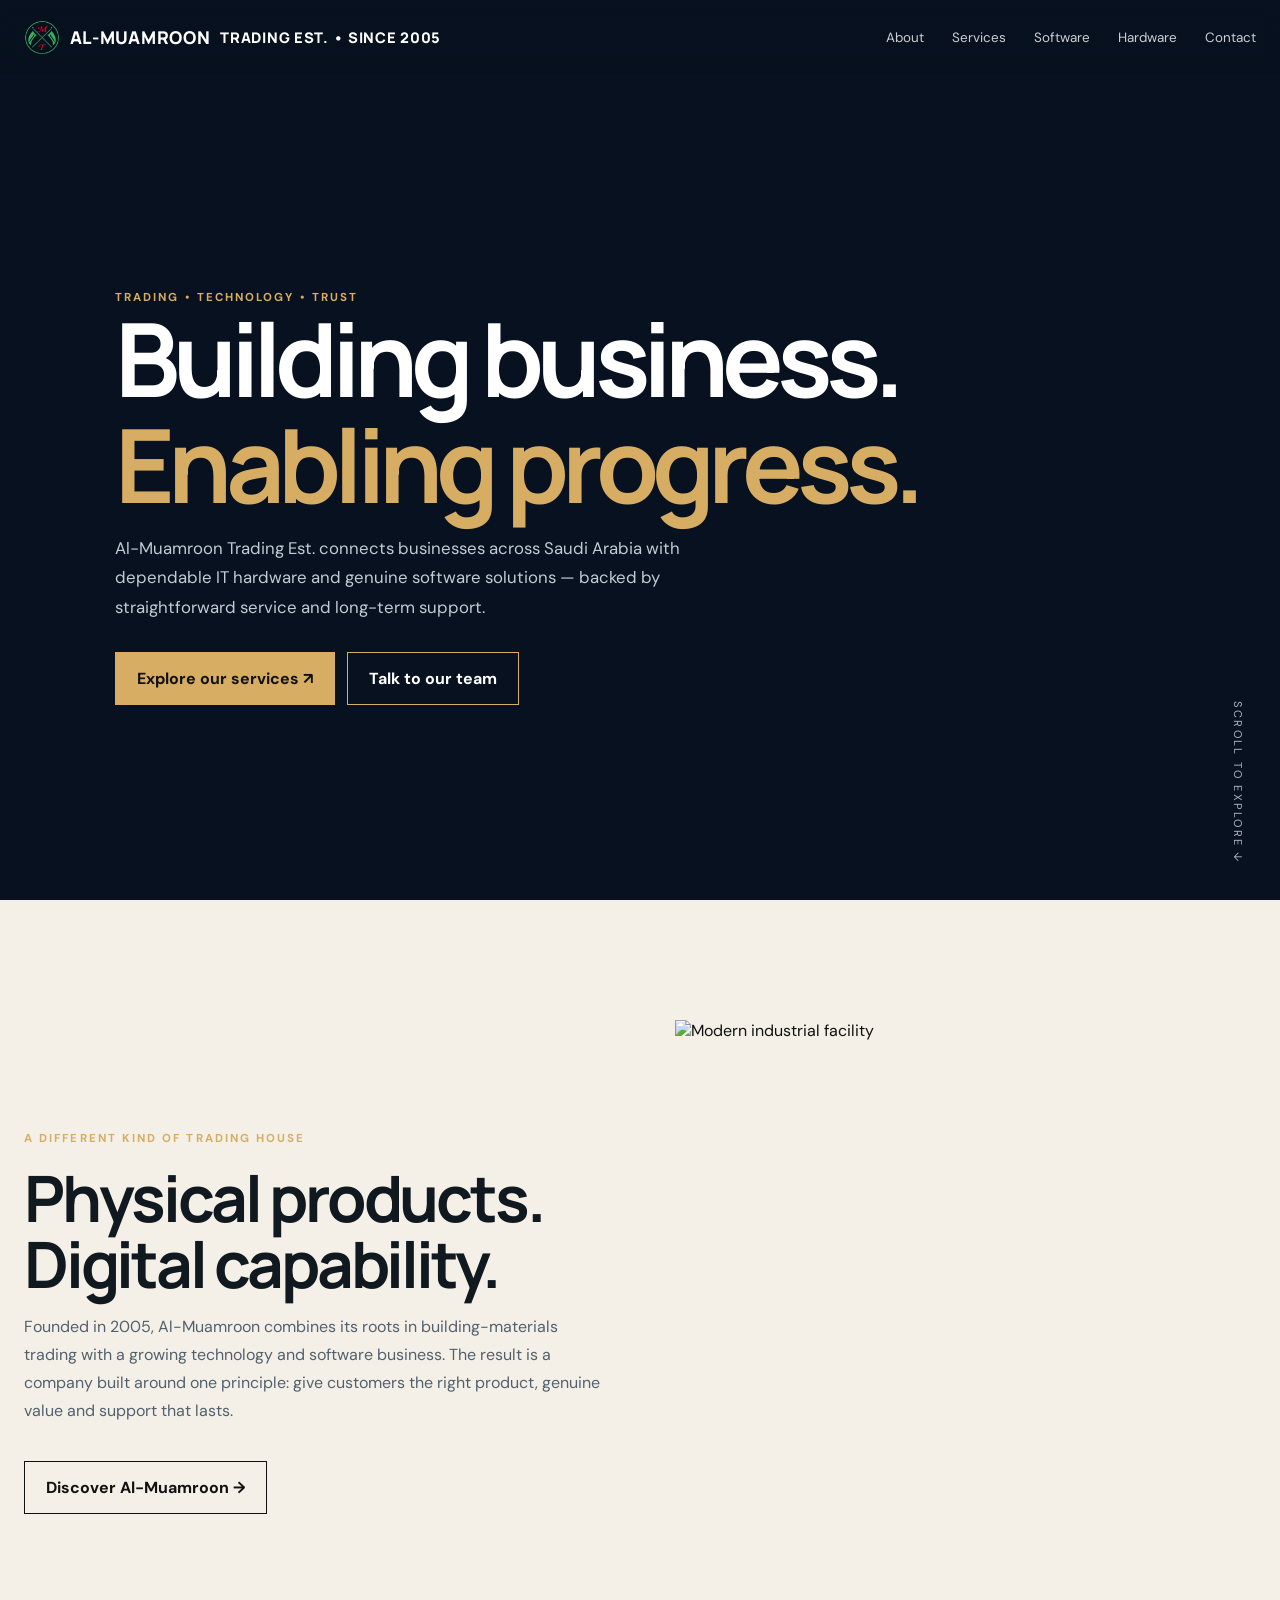
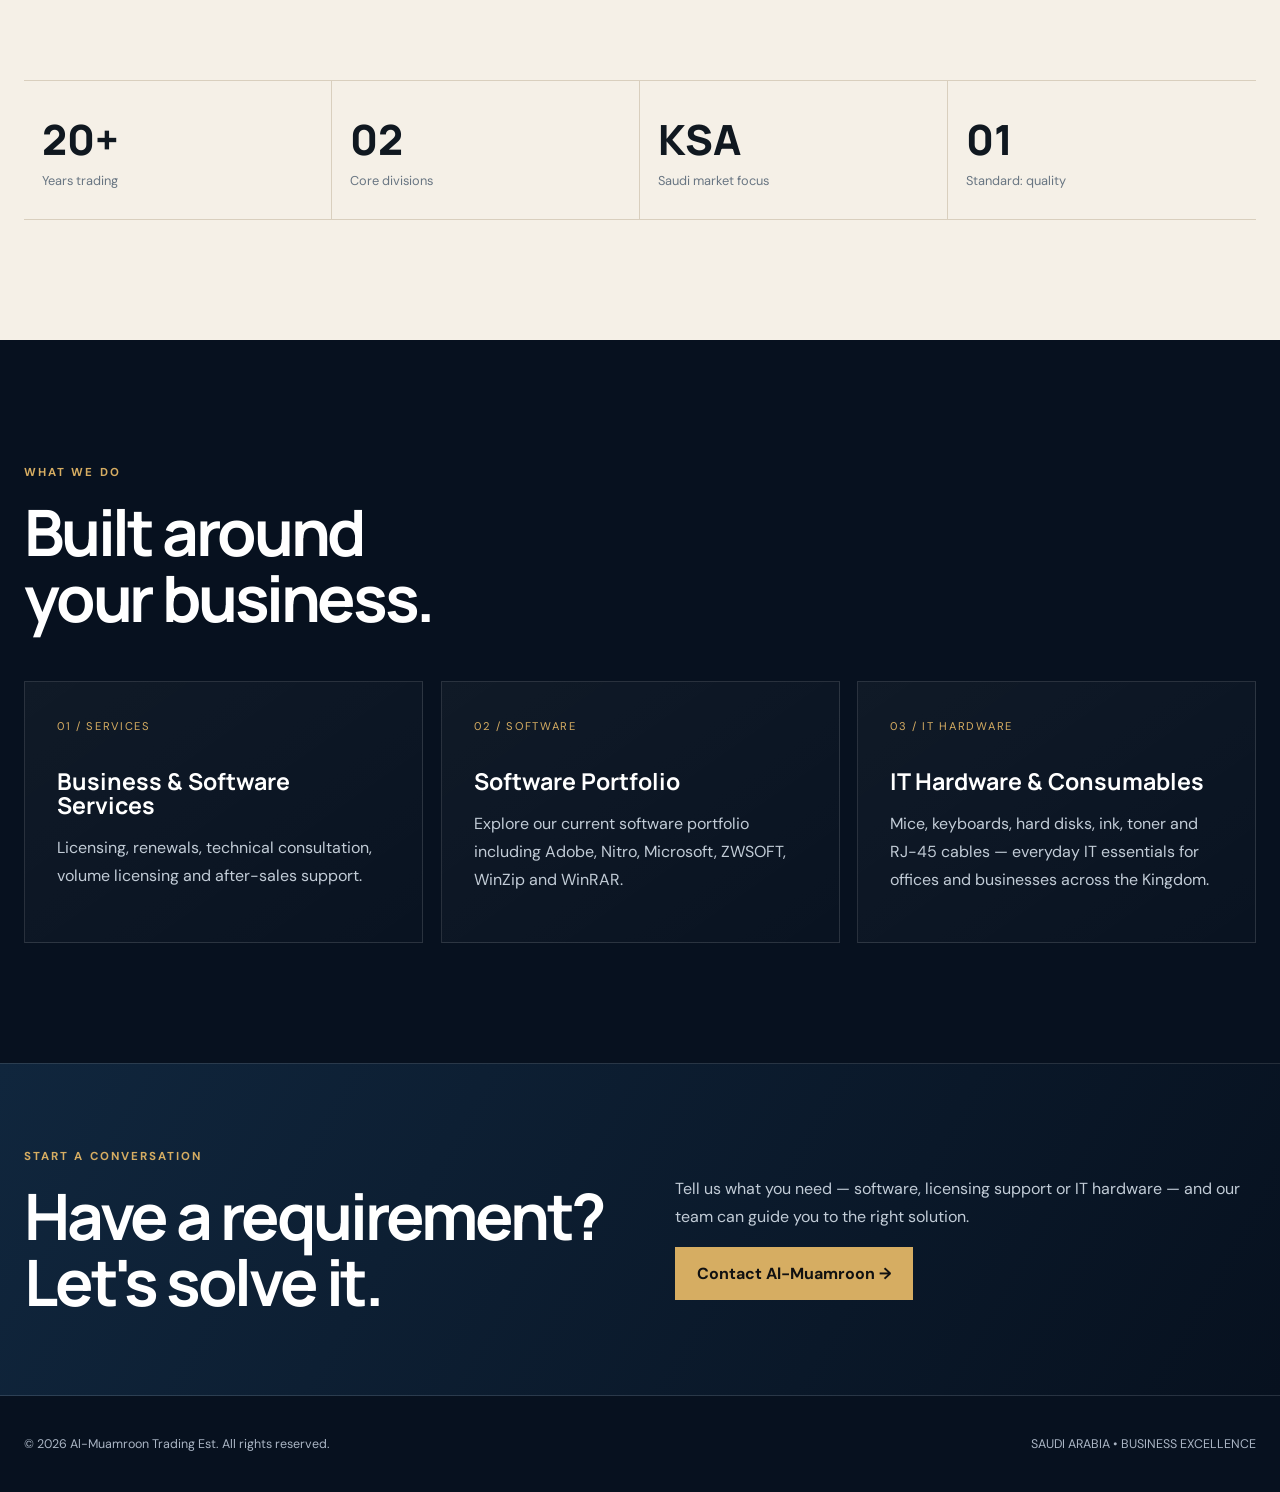
==== commit 03f9effd: "Update index.html" ====
--- a/index.html
+++ b/index.html
@@ -15,19 +15,15 @@
   <div class="intro-line"></div>
   <small>TRADING ESTABLISHMENT • EST. 2005</small>
 </div></div>
-<main class="hero">
-<div class="hero-logos" aria-hidden="true">
-  <img src="https://cdn.worldvectorlogo.com/logos/adobe-2.svg" alt="">
-  <img src="https://cdn.jsdelivr.net/gh/devicons/devicon/icons/windows8/windows8-original.svg" alt="">
-  <img src="https://cdn.worldvectorlogo.com/logos/winzip.svg" alt="">
-  <img src="https://cdn.worldvectorlogo.com/logos/winrar.svg" alt="">
-  <img src="https://cdn.worldvectorlogo.com/logos/zwsoft.svg" onerror="this.style.display='none'" alt="">
-  <img src="https://cdn.worldvectorlogo.com/logos/nitro-pdf.svg" onerror="this.style.display='none'" alt="">
-</div>
+
+    <main class="hero">
+<video class="hero-video" autoplay muted loop playsinline preload="auto" poster="https://images.unsplash.com/photo-1503387762-592deb58ef4e?auto=format&fit=crop&w=2200&q=85">
+  <source src="assets/hero.mp4" type="video/mp4">
+</video>
 <div class="container hero-content">
 <span class="eyebrow">Trading • Technology • Trust</span>
 <h1>Building business.<br><span>Enabling progress.</span></h1>
-<p class="hero-copy">Al-Muamroon Trading Est. connects businesses across Saudi Arabia with dependable building materials and genuine software solutions — backed by straightforward service and long-term support.</p>
+<p class="hero-copy">Al-Muamroon Trading Est. connects businesses across Saudi Arabia with dependable IT hardware and genuine software solutions — backed by straightforward service and long-term support.</p>
 <div class="actions"><a class="btn gold" href="services.html">Explore our services ↗</a><a class="btn" href="contact.html">Talk to our team</a></div>
 </div><div class="scroll">SCROLL TO EXPLORE ↓</div></main>
 <section class="section light"><div class="container">
@@ -37,8 +33,8 @@
 <section class="section"><div class="container"><span class="eyebrow">What we do</span><h2 style="margin:18px 0 50px">Built around<br>your business.</h2>
 <div class="grid3">
 <a class="card" href="services.html"><span class="num">01 / SERVICES</span><h3>Business & Software Services</h3><p>Licensing, renewals, technical consultation, volume licensing and after-sales support.</p></a>
-<a class="card" href="software.html"><span class="num">02 / SOFTWARE</span><h3>Software Portfolio</h3><p>Explore our current software portfolio including Adobe, Nitro, Microsoft, ZWCAD, WinZip and WinRAR.</p></a>
+<a class="card" href="software.html"><span class="num">02 / SOFTWARE</span><h3>Software Portfolio</h3><p>Explore our current software portfolio including Adobe, Nitro, Microsoft, ZWSOFT, WinZip and WinRAR.</p></a>
 <a class="card" href="materials.html"><span class="num">03 / IT HARDWARE</span><h3>IT Hardware & Consumables</h3><p>Mice, keyboards, hard disks, ink, toner and RJ-45 cables — everyday IT essentials for offices and businesses across the Kingdom.</p></a>
 </div></div></section>
-<section class="cta"><div class="container grid2"><div><span class="eyebrow">Start a conversation</span><h2 style="margin-top:18px">Have a requirement?<br>Let's solve it.</h2></div><div><p>Tell us what you need — software, licensing support or building materials — and our team can guide you to the right solution.</p><a class="btn gold" href="contact.html">Contact Al-Muamroon →</a></div></div></section>
+<section class="cta"><div class="container grid2"><div><span class="eyebrow">Start a conversation</span><h2 style="margin-top:18px">Have a requirement?<br>Let's solve it.</h2></div><div><p>Tell us what you need — software, licensing support or IT hardware — and our team can guide you to the right solution.</p><a class="btn gold" href="contact.html">Contact Al-Muamroon →</a></div></div></section>
 <footer><div class="container foot"><span>© 2026 Al-Muamroon Trading Est. All rights reserved.</span><span>SAUDI ARABIA • BUSINESS EXCELLENCE</span></div></footer><script src="script.js"></script></body></html>
--- a/style.css
+++ b/style.css
@@ -313,3 +313,54 @@
 
 /* Prevent horizontal scroll from stagger during page load */
 body { overflow-x: hidden; }
+
+/* ============================================================
+   Hero animated software logo wall
+   ============================================================ */
+.hero { position: relative; overflow: hidden; }
+.hero > .hero-content { position: relative; z-index: 3; }
+
+.hero-logos {
+  position: absolute;
+  inset: 0;
+  z-index: 1;
+  pointer-events: none;
+  overflow: hidden;
+}
+
+.hero-logos img {
+  position: absolute;
+  height: 60px;
+  width: auto;
+  object-fit: contain;
+  opacity: 0.08;
+  filter: brightness(1.4) contrast(1.1);
+  animation: logoFloat 22s ease-in-out infinite alternate;
+  will-change: transform, opacity;
+}
+
+/* Individual positions + delays — feels random, stays balanced */
+.hero-logos img:nth-child(1) { top: 18%; left: 8%;  animation-duration: 26s; animation-delay: 0s; }
+.hero-logos img:nth-child(2) { top: 62%; left: 16%; animation-duration: 20s; animation-delay: -3s; }
+.hero-logos img:nth-child(3) { top: 34%; left: 72%; animation-duration: 28s; animation-delay: -6s; }
+.hero-logos img:nth-child(4) { top: 74%; left: 78%; animation-duration: 24s; animation-delay: -9s; }
+.hero-logos img:nth-child(5) { top: 20%; left: 44%; animation-duration: 30s; animation-delay: -2s; }
+.hero-logos img:nth-child(6) { top: 58%; left: 52%; animation-duration: 22s; animation-delay: -7s; }
+
+@keyframes logoFloat {
+  0%   { transform: translate3d(0, 0, 0) rotate(0deg);      opacity: 0.06; }
+  50%  { transform: translate3d(20px, -30px, 0) rotate(3deg); opacity: 0.14; }
+  100% { transform: translate3d(-15px, 25px, 0) rotate(-3deg); opacity: 0.08; }
+}
+
+/* Soften the background image so logos + text sit nicely */
+.hero:before {
+  opacity: 0.9;
+}
+
+/* Mobile — fewer, smaller, subtler */
+@media (max-width: 768px) {
+  .hero-logos img { height: 40px; opacity: 0.06; }
+  .hero-logos img:nth-child(5),
+  .hero-logos img:nth-child(6) { display: none; }
+}
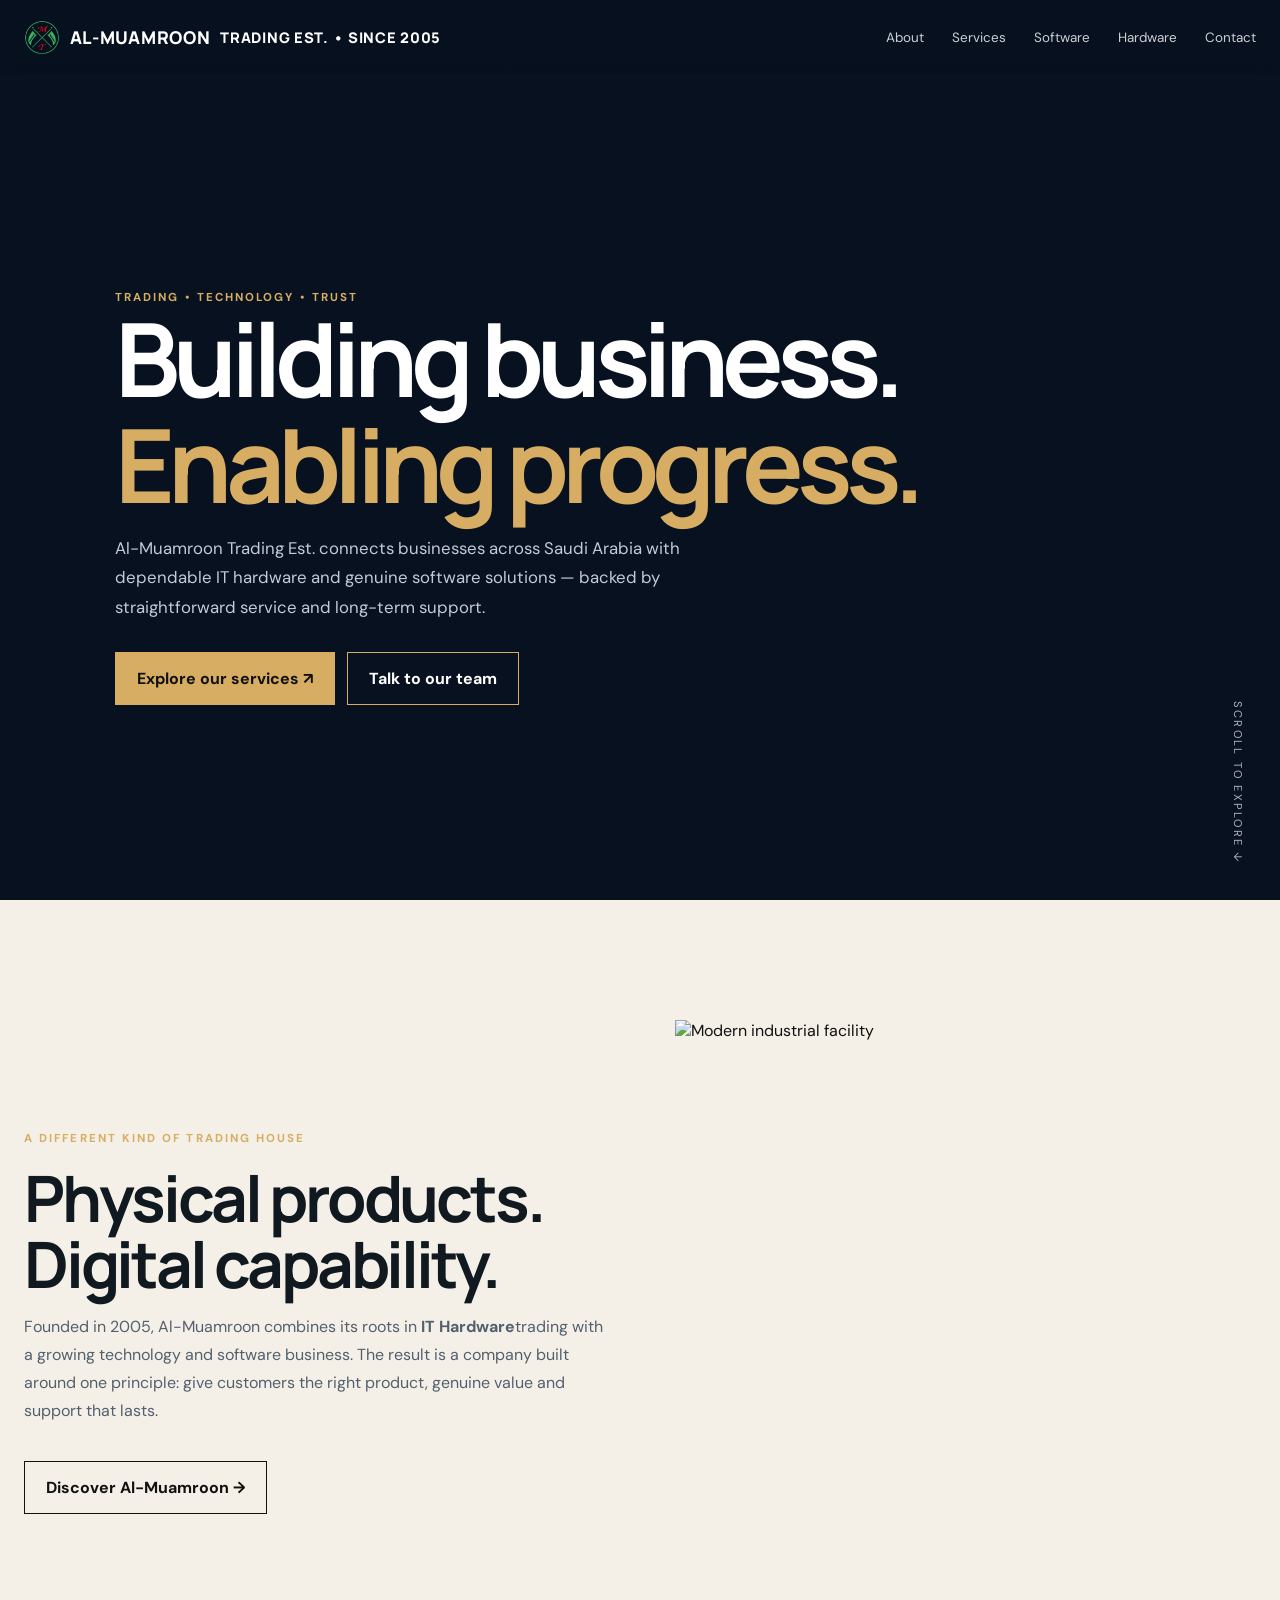
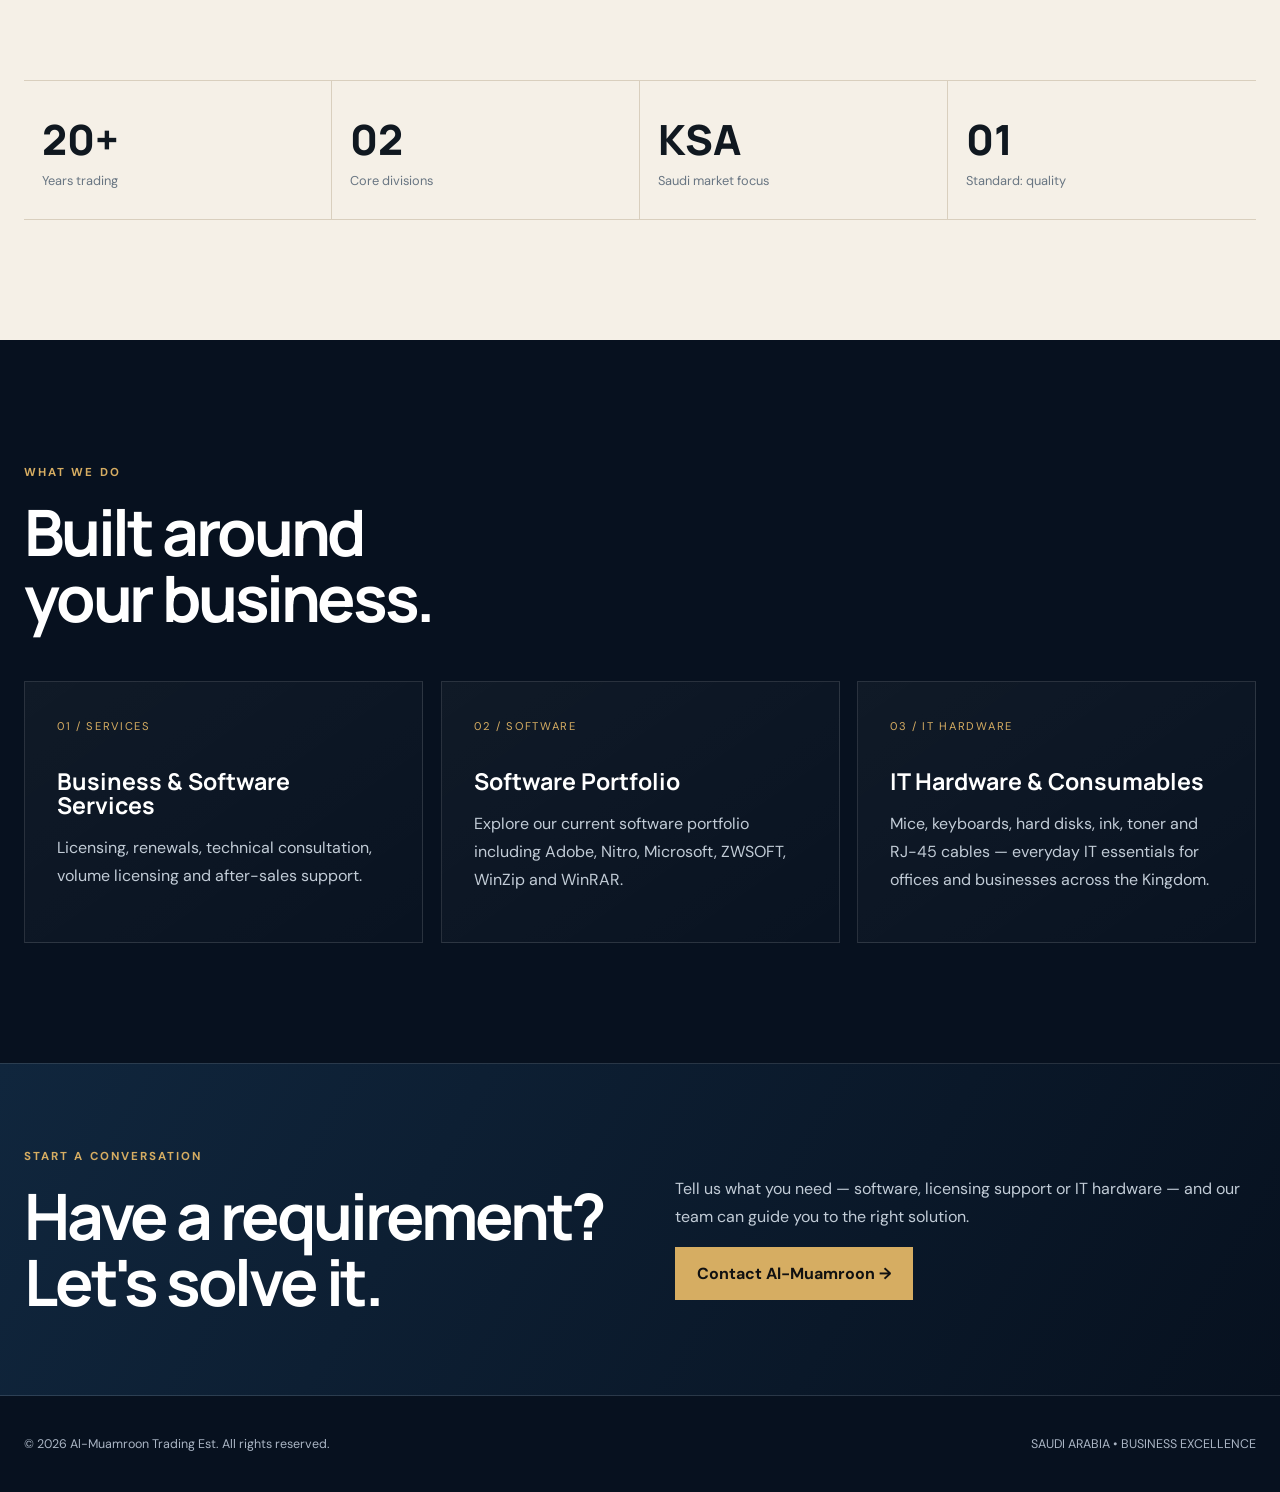
==== commit c4fbbe62: "Update index.html" ====
--- a/index.html
+++ b/index.html
@@ -27,7 +27,7 @@
 <div class="actions"><a class="btn gold" href="services.html">Explore our services ↗</a><a class="btn" href="contact.html">Talk to our team</a></div>
 </div><div class="scroll">SCROLL TO EXPLORE ↓</div></main>
 <section class="section light"><div class="container">
-<div class="grid2"><div><span class="eyebrow">A different kind of trading house</span><h2 style="margin-top:18px">Physical products.<br>Digital capability.</h2><p>Founded in 2005, Al-Muamroon combines its roots in building-materials trading with a growing technology and software business. The result is a company built around one principle: give customers the right product, genuine value and support that lasts.</p><a class="btn" style="color:#111;border-color:#111;margin-top:20px" href="about.html">Discover Al-Muamroon →</a></div><div class="photo"><img src="https://images.unsplash.com/photo-1565793298595-6a879b1d9492?auto=format&fit=crop&w=1200&q=85" alt="Modern industrial facility"></div></div>
+<div class="grid2"><div><span class="eyebrow">A different kind of trading house</span><h2 style="margin-top:18px">Physical products.<br>Digital capability.</h2><p>Founded in 2005, Al-Muamroon combines its roots in <b>IT Hardware</b>trading with a growing technology and software business. The result is a company built around one principle: give customers the right product, genuine value and support that lasts.</p><a class="btn" style="color:#111;border-color:#111;margin-top:20px" href="about.html">Discover Al-Muamroon →</a></div><div class="photo"><img src="https://images.unsplash.com/photo-1565793298595-6a879b1d9492?auto=format&fit=crop&w=1200&q=85" alt="Modern industrial facility"></div></div>
 <div class="stats"><div class="stat"><b>20+</b><span>Years trading</span></div><div class="stat"><b>02</b><span>Core divisions</span></div><div class="stat"><b>KSA</b><span>Saudi market focus</span></div><div class="stat"><b>01</b><span>Standard: quality</span></div></div>
 </div></section>
 <section class="section"><div class="container"><span class="eyebrow">What we do</span><h2 style="margin:18px 0 50px">Built around<br>your business.</h2>
--- a/style.css
+++ b/style.css
@@ -271,14 +271,13 @@
 }
 
 .intro-mark {
-  width: 110px;
-  height: 110px;
-  animation: introMarkIn 1.2s 0.3s cubic-bezier(.2,.75,.2,1) both;
-  filter: drop-shadow(0 0 20px rgba(46, 125, 58, 0.25));
+  width: 260px;
+  height: 260px;
+  object-fit: contain;
 }
 
 @media (max-width: 640px) {
-  .intro-mark { width: 300px; height: 300px; }
+  .intro-mark { width: 180px; height: 180px; }
 }
 
 @keyframes introMarkIn {
@@ -315,52 +314,134 @@
 body { overflow-x: hidden; }
 
 /* ============================================================
-   Hero animated software logo wall
+   Hero video background
    ============================================================ */
 .hero { position: relative; overflow: hidden; }
 .hero > .hero-content { position: relative; z-index: 3; }
 
-.hero-logos {
+.hero-video {
   position: absolute;
   inset: 0;
+  width: 100%;
+  height: 100%;
+  object-fit: cover;
+  z-index: 0;
+  opacity: 0.55;
+}
+
+/* Dark gradient overlay for text readability */
+.hero:before {
   z-index: 1;
   pointer-events: none;
-  overflow: hidden;
-}
-
-.hero-logos img {
-  position: absolute;
-  height: 60px;
-  width: auto;
-  object-fit: contain;
-  opacity: 0.08;
-  filter: brightness(1.4) contrast(1.1);
-  animation: logoFloat 22s ease-in-out infinite alternate;
-  will-change: transform, opacity;
-}
-
-/* Individual positions + delays — feels random, stays balanced */
-.hero-logos img:nth-child(1) { top: 18%; left: 8%;  animation-duration: 26s; animation-delay: 0s; }
-.hero-logos img:nth-child(2) { top: 62%; left: 16%; animation-duration: 20s; animation-delay: -3s; }
-.hero-logos img:nth-child(3) { top: 34%; left: 72%; animation-duration: 28s; animation-delay: -6s; }
-.hero-logos img:nth-child(4) { top: 74%; left: 78%; animation-duration: 24s; animation-delay: -9s; }
-.hero-logos img:nth-child(5) { top: 20%; left: 44%; animation-duration: 30s; animation-delay: -2s; }
-.hero-logos img:nth-child(6) { top: 58%; left: 52%; animation-duration: 22s; animation-delay: -7s; }
-
-@keyframes logoFloat {
-  0%   { transform: translate3d(0, 0, 0) rotate(0deg);      opacity: 0.06; }
-  50%  { transform: translate3d(20px, -30px, 0) rotate(3deg); opacity: 0.14; }
-  100% { transform: translate3d(-15px, 25px, 0) rotate(-3deg); opacity: 0.08; }
-}
-
-/* Soften the background image so logos + text sit nicely */
-.hero:before {
-  opacity: 0.9;
-}
-
-/* Mobile — fewer, smaller, subtler */
+}
+/* ADD mobile hero background image */
 @media (max-width: 768px) {
-  .hero-logos img { height: 40px; opacity: 0.06; }
-  .hero-logos img:nth-child(5),
-  .hero-logos img:nth-child(6) { display: none; }
-}
+  .hero-video {
+    display: block !important;
+    position: absolute !important;
+    inset: 0 !important;
+    width: 100% !important;
+    height: 100% !important;
+    object-fit: cover !important;
+    z-index: 1 !important;
+    opacity: 1 !important;
+  }
+  .hero {
+    background: none !important;
+    position: relative !important;
+    overflow: hidden !important;
+  }
+  .hero:before {
+    background: linear-gradient(180deg, rgba(7,17,31,.55) 0%, rgba(7,17,31,.85) 100%) !important;
+    z-index: 2 !important;
+    pointer-events: none !important;
+  }
+  .hero > .hero-content {
+    position: relative !important;
+    z-index: 4 !important;
+  }
+}
+
+/* ============================================================
+   Software logos — individual sizes per card
+   Order: 1.Adobe 2.ZWSOFT 3.Acronis 4.CrowdStrike
+          5.Nitro 6.Microsoft 7.WinZip 8.WinRAR 9.ManyMore
+   ============================================================ */
+
+/* Base — the white box behind every logo */
+.software-card .software-logo {
+  min-width: 150px !important;
+  min-height: 100px !important;
+  display: inline-flex !important;
+  align-items: center !important;
+  justify-content: center !important;
+  padding: 1.2rem 1.5rem !important;
+}
+
+/* Base — the image inside every logo box */
+.software-card .software-logo img {
+  height: auto !important;
+  object-fit: contain !important;
+  display: block !important;
+  margin: 0 auto !important;
+}
+
+/* ---------- Per-logo image sizes (change width to resize) ---------- */
+
+/* 1. Adobe */
+.software-card:nth-child(1) .software-logo img {
+  width: 100px !important;
+  max-width: 100px !important;
+  max-height: 70px !important;
+}
+
+/* 2. ZWSOFT — text badge */
+.software-card:nth-child(2) .software-logo {
+  font-size: 1.5rem !important;
+}
+
+/* 3. Acronis — text badge */
+/* 3. Acronis — image */
+.software-card:nth-child(3) .software-logo img {
+  width: 120px !important;
+  max-width: 120px !important;
+  max-height: 80px !important;
+}
+
+/* 4. CrowdStrike — image */
+.software-card:nth-child(4) .software-logo img {
+  width: 130px !important;
+  max-width: 130px !important;
+  max-height: 85px !important;
+}
+
+/* 5. Nitro — text badge */
+.software-card:nth-child(5) .software-logo {
+  font-size: 1.7rem !important;
+}
+
+/* 6. Microsoft — image */
+.software-card:nth-child(6) .software-logo img {
+  width: 90px !important;
+  max-width: 90px !important;
+  max-height: 65px !important;
+}
+
+/* 7. WinZip — image */
+.software-card:nth-child(7) .software-logo img {
+  width: 105px !important;
+  max-width: 105px !important;
+  max-height: 75px !important;
+}
+
+/* 8. WinRAR — image */
+.software-card:nth-child(8) .software-logo img {
+  width: 120px !important;
+  max-width: 120px !important;
+  max-height: 75px !important;
+}
+
+/* 9. Many More — text badge */
+.software-card:nth-child(9) .software-logo {
+  font-size: 1.2rem !important;
+}
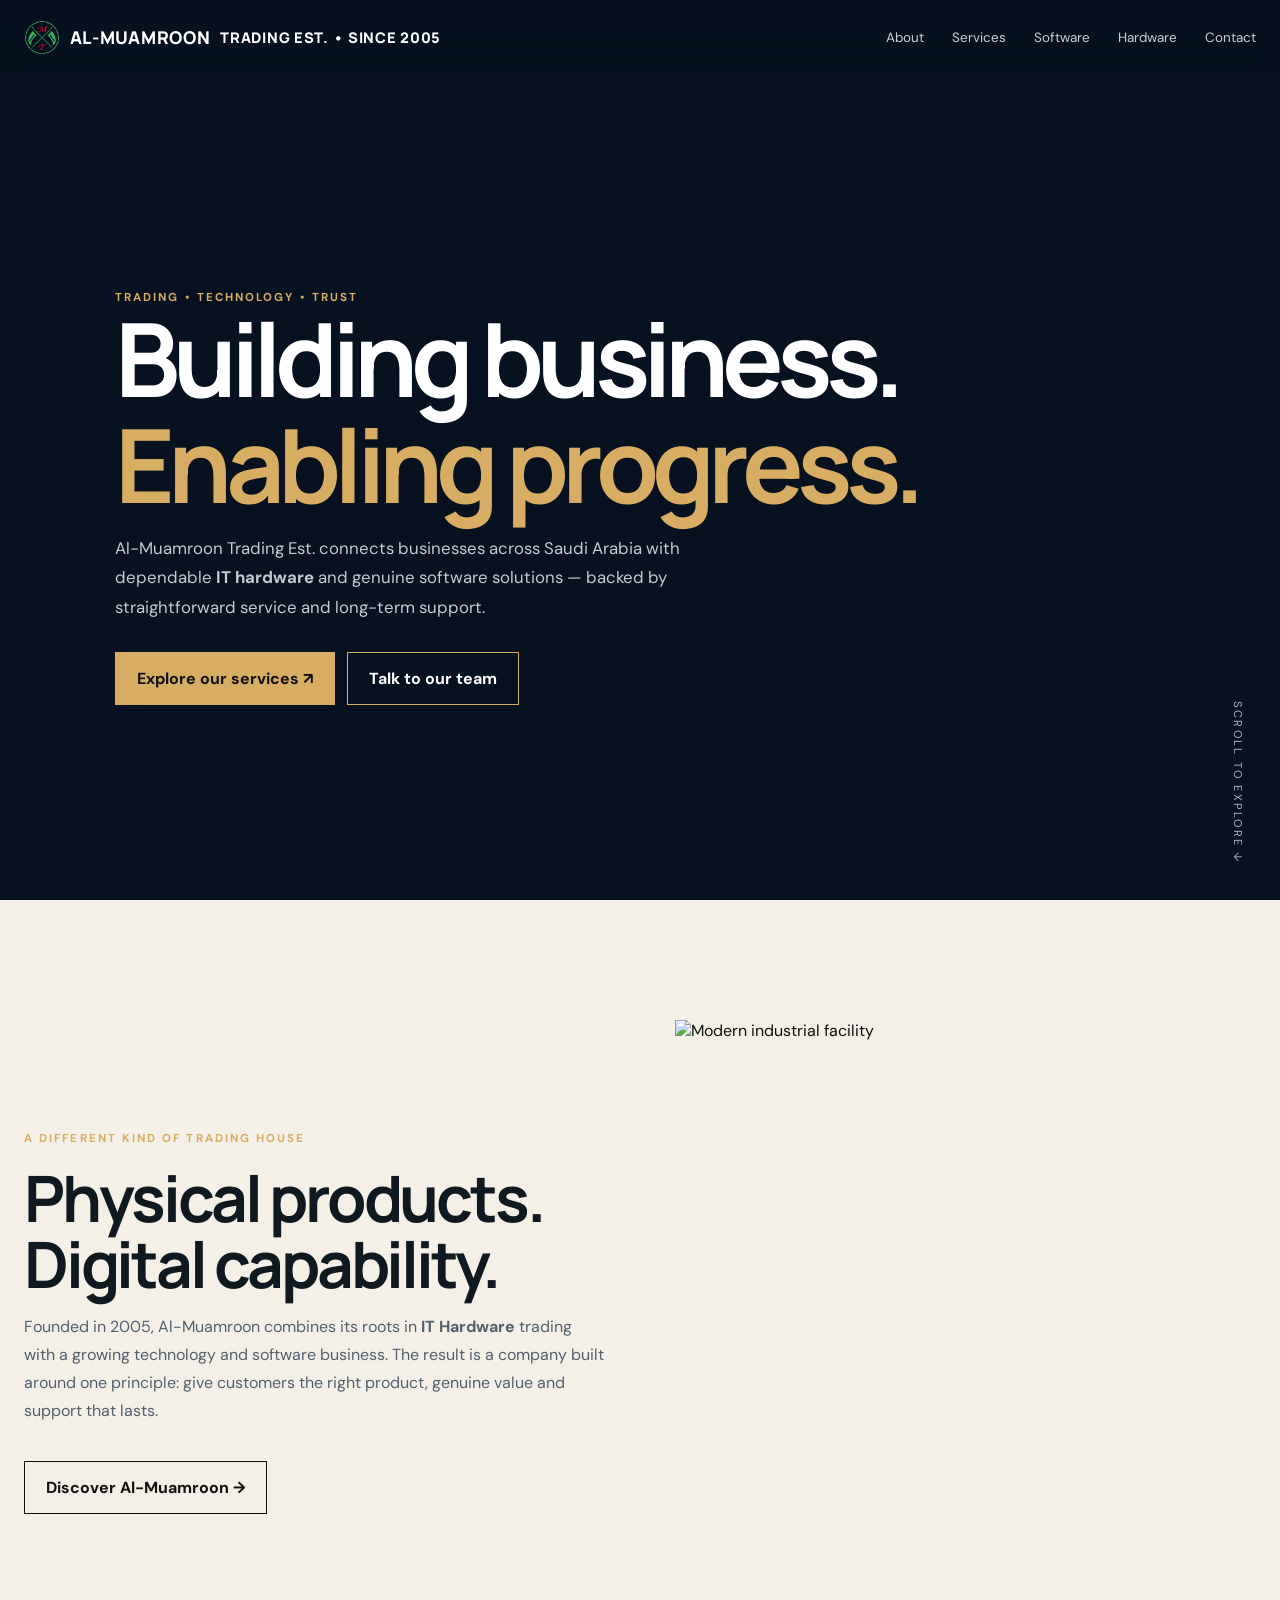
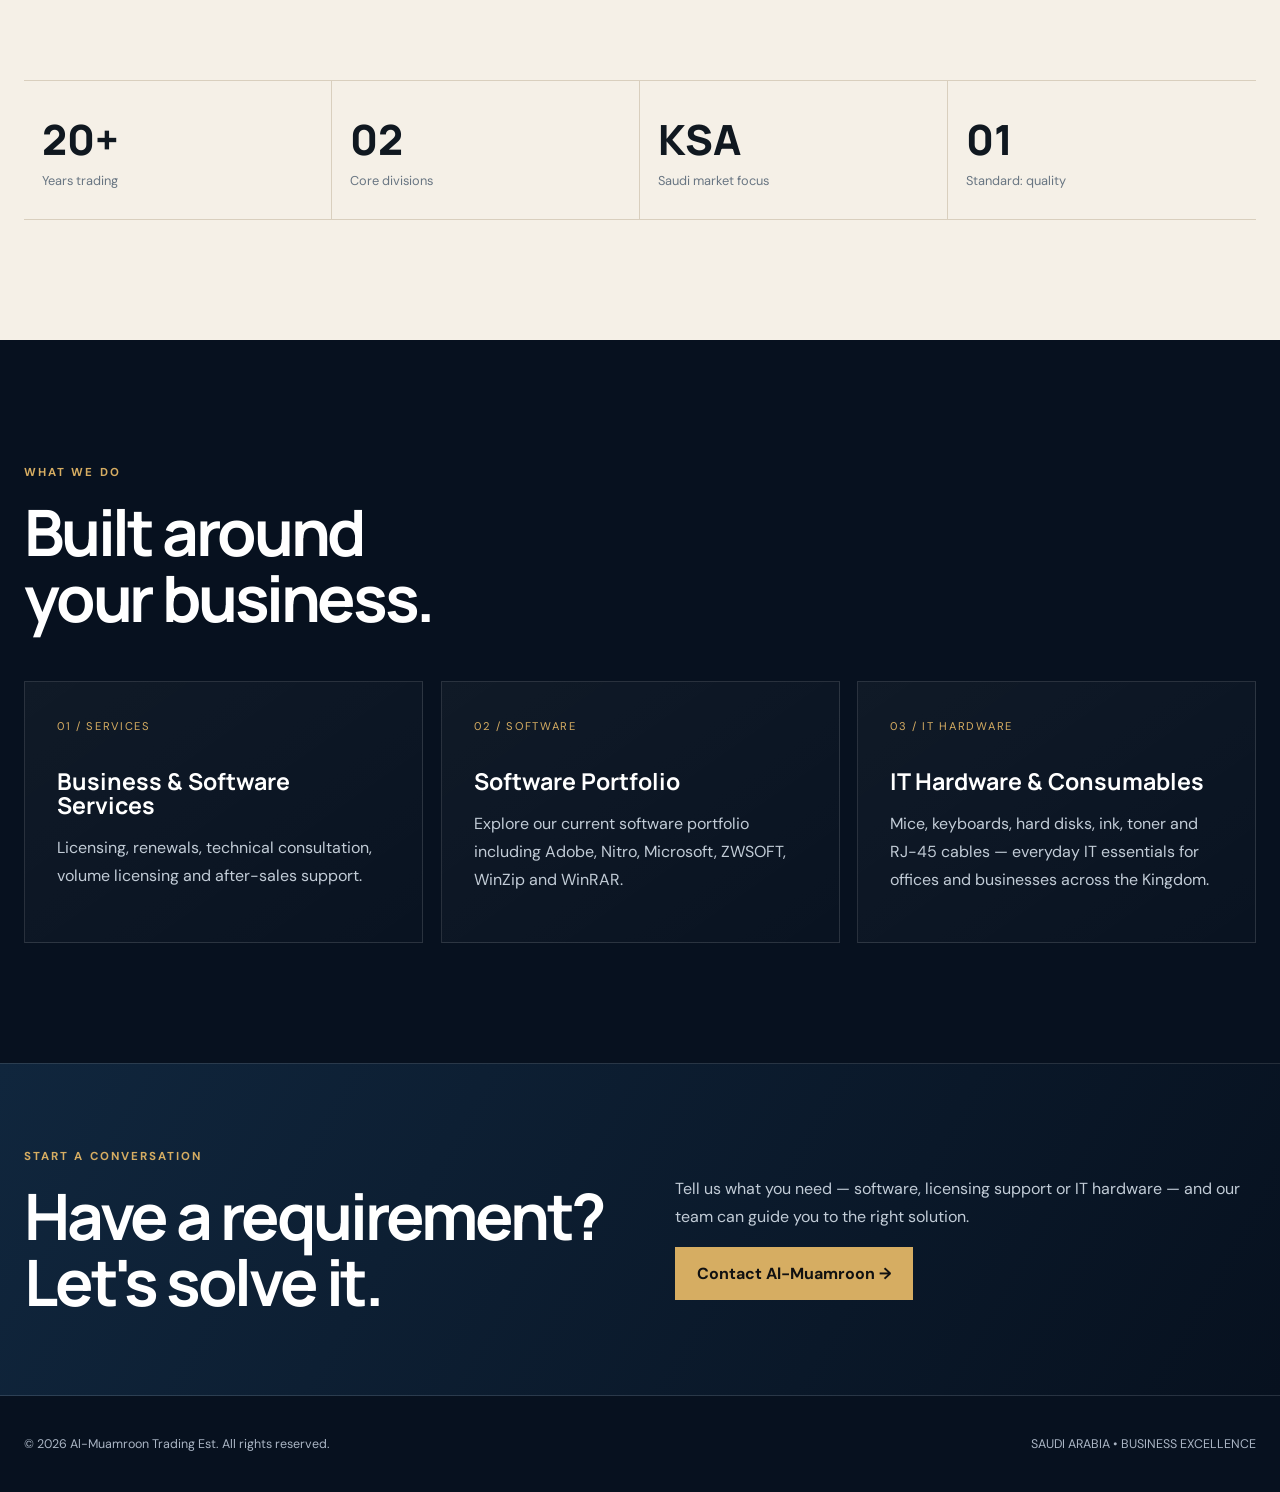
==== commit 050c0e96: "Update index.html" ====
--- a/index.html
+++ b/index.html
@@ -23,11 +23,11 @@
 <div class="container hero-content">
 <span class="eyebrow">Trading • Technology • Trust</span>
 <h1>Building business.<br><span>Enabling progress.</span></h1>
-<p class="hero-copy">Al-Muamroon Trading Est. connects businesses across Saudi Arabia with dependable IT hardware and genuine software solutions — backed by straightforward service and long-term support.</p>
+<p class="hero-copy">Al-Muamroon Trading Est. connects businesses across Saudi Arabia with dependable <b>IT hardware</b> and genuine software solutions — backed by straightforward service and long-term support.</p>
 <div class="actions"><a class="btn gold" href="services.html">Explore our services ↗</a><a class="btn" href="contact.html">Talk to our team</a></div>
 </div><div class="scroll">SCROLL TO EXPLORE ↓</div></main>
 <section class="section light"><div class="container">
-<div class="grid2"><div><span class="eyebrow">A different kind of trading house</span><h2 style="margin-top:18px">Physical products.<br>Digital capability.</h2><p>Founded in 2005, Al-Muamroon combines its roots in <b>IT Hardware</b>trading with a growing technology and software business. The result is a company built around one principle: give customers the right product, genuine value and support that lasts.</p><a class="btn" style="color:#111;border-color:#111;margin-top:20px" href="about.html">Discover Al-Muamroon →</a></div><div class="photo"><img src="https://images.unsplash.com/photo-1565793298595-6a879b1d9492?auto=format&fit=crop&w=1200&q=85" alt="Modern industrial facility"></div></div>
+<div class="grid2"><div><span class="eyebrow">A different kind of trading house</span><h2 style="margin-top:18px">Physical products.<br>Digital capability.</h2><p>Founded in 2005, Al-Muamroon combines its roots in <b>IT Hardware</b> trading with a growing technology and software business. The result is a company built around one principle: give customers the right product, genuine value and support that lasts.</p><a class="btn" style="color:#111;border-color:#111;margin-top:20px" href="about.html">Discover Al-Muamroon →</a></div><div class="photo"><img src="https://images.unsplash.com/photo-1565793298595-6a879b1d9492?auto=format&fit=crop&w=1200&q=85" alt="Modern industrial facility"></div></div>
 <div class="stats"><div class="stat"><b>20+</b><span>Years trading</span></div><div class="stat"><b>02</b><span>Core divisions</span></div><div class="stat"><b>KSA</b><span>Saudi market focus</span></div><div class="stat"><b>01</b><span>Standard: quality</span></div></div>
 </div></section>
 <section class="section"><div class="container"><span class="eyebrow">What we do</span><h2 style="margin:18px 0 50px">Built around<br>your business.</h2>
